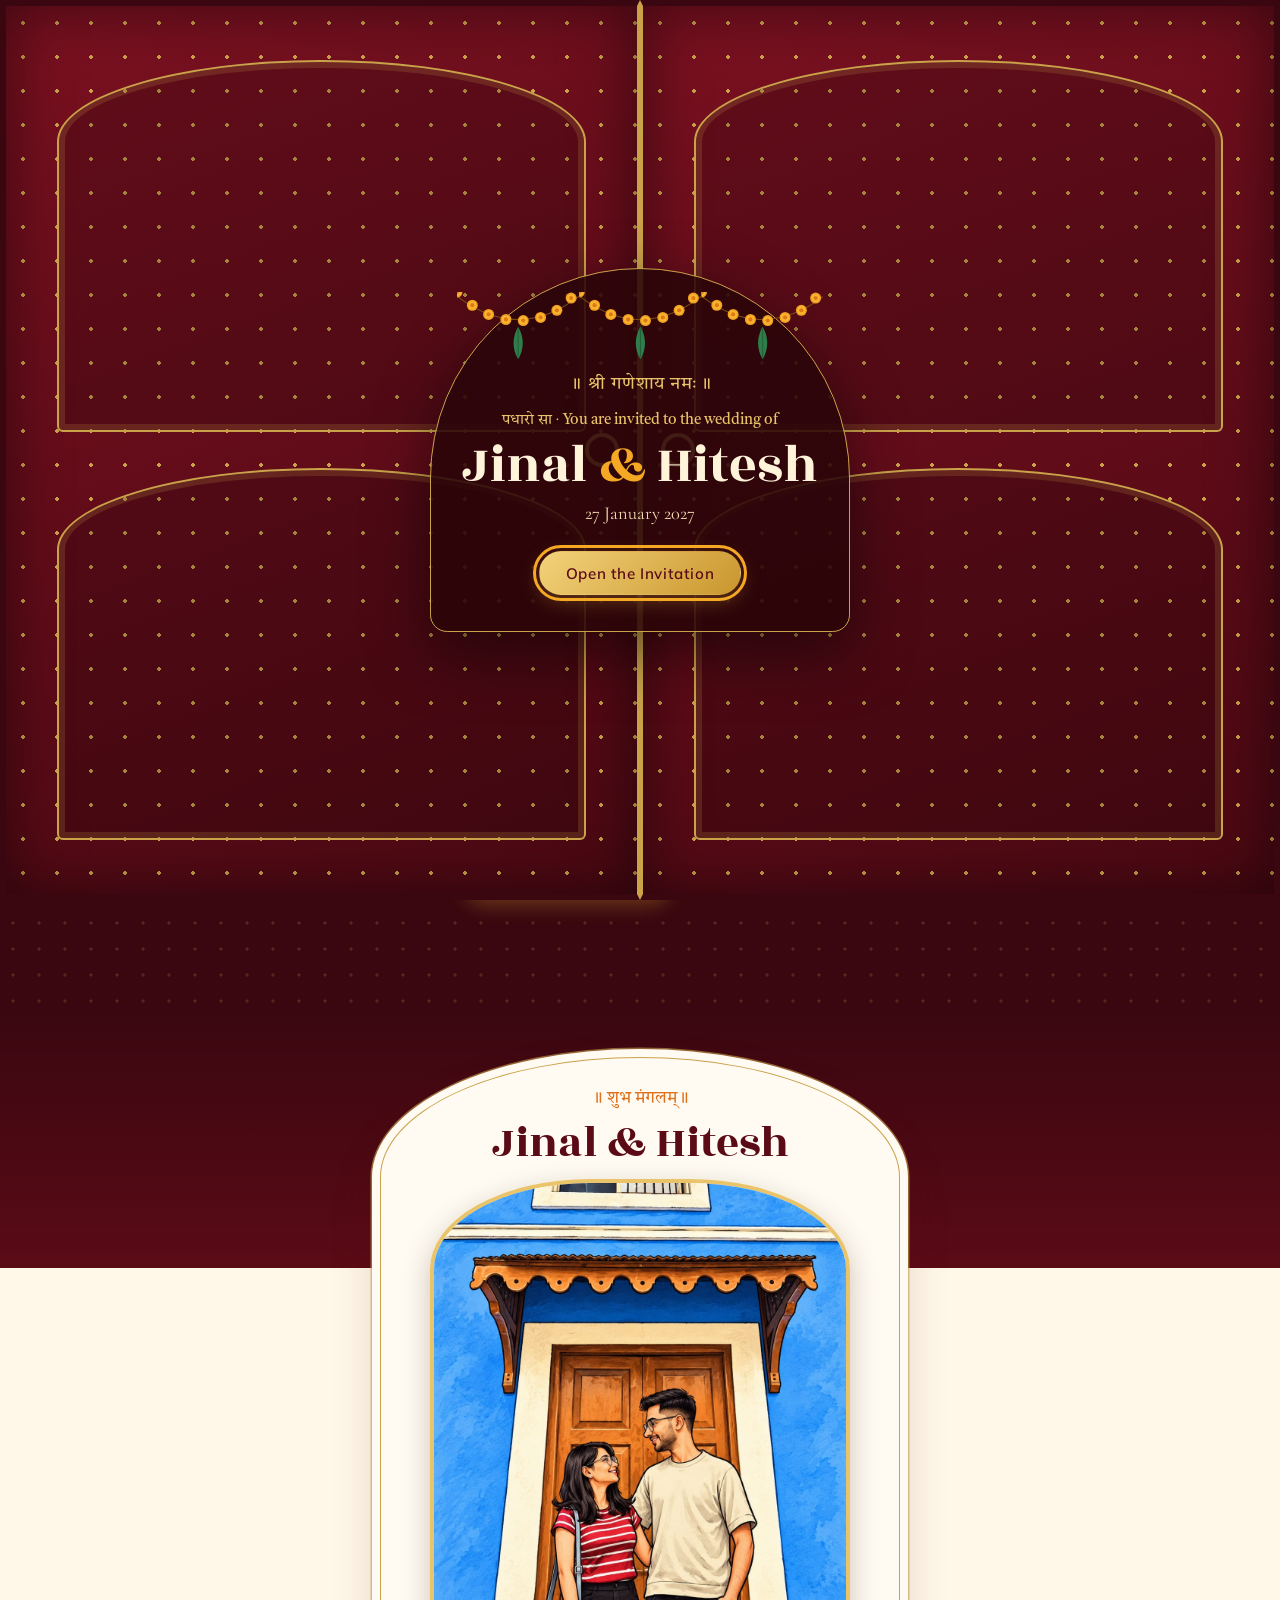
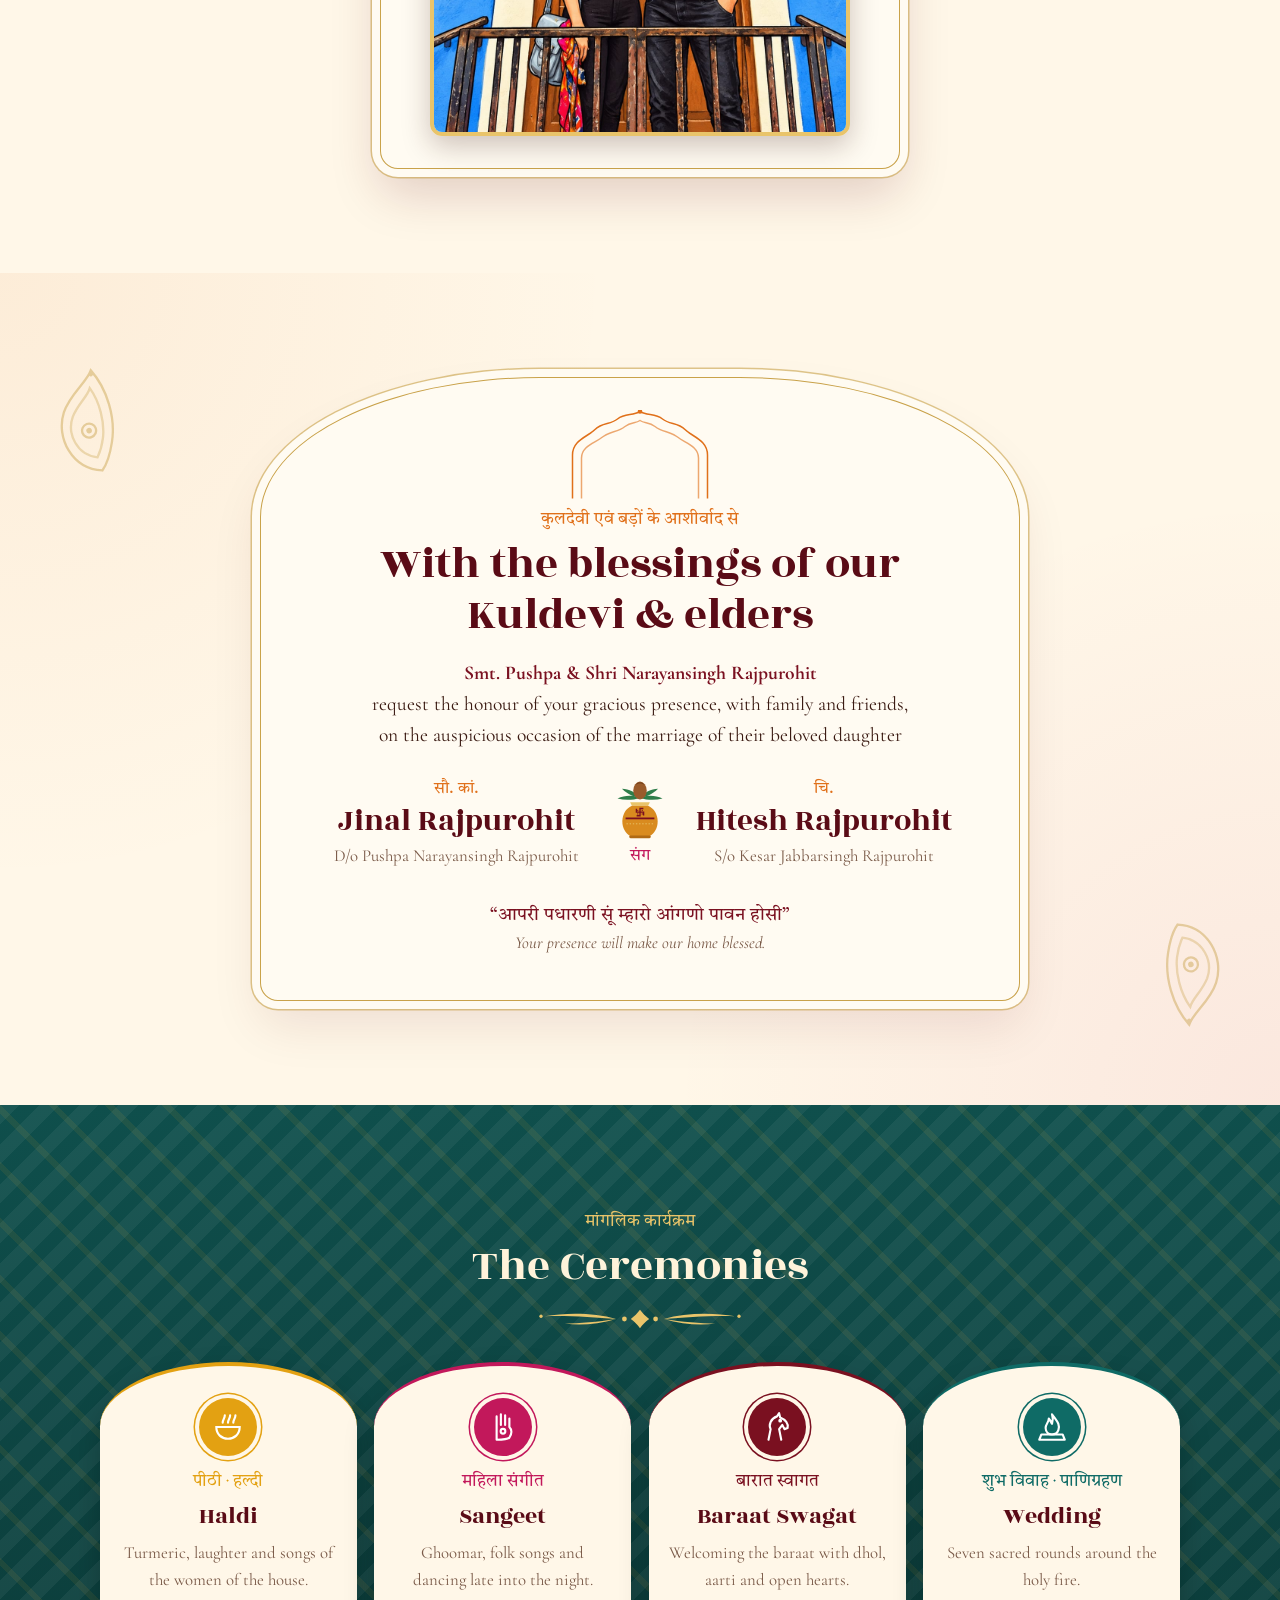
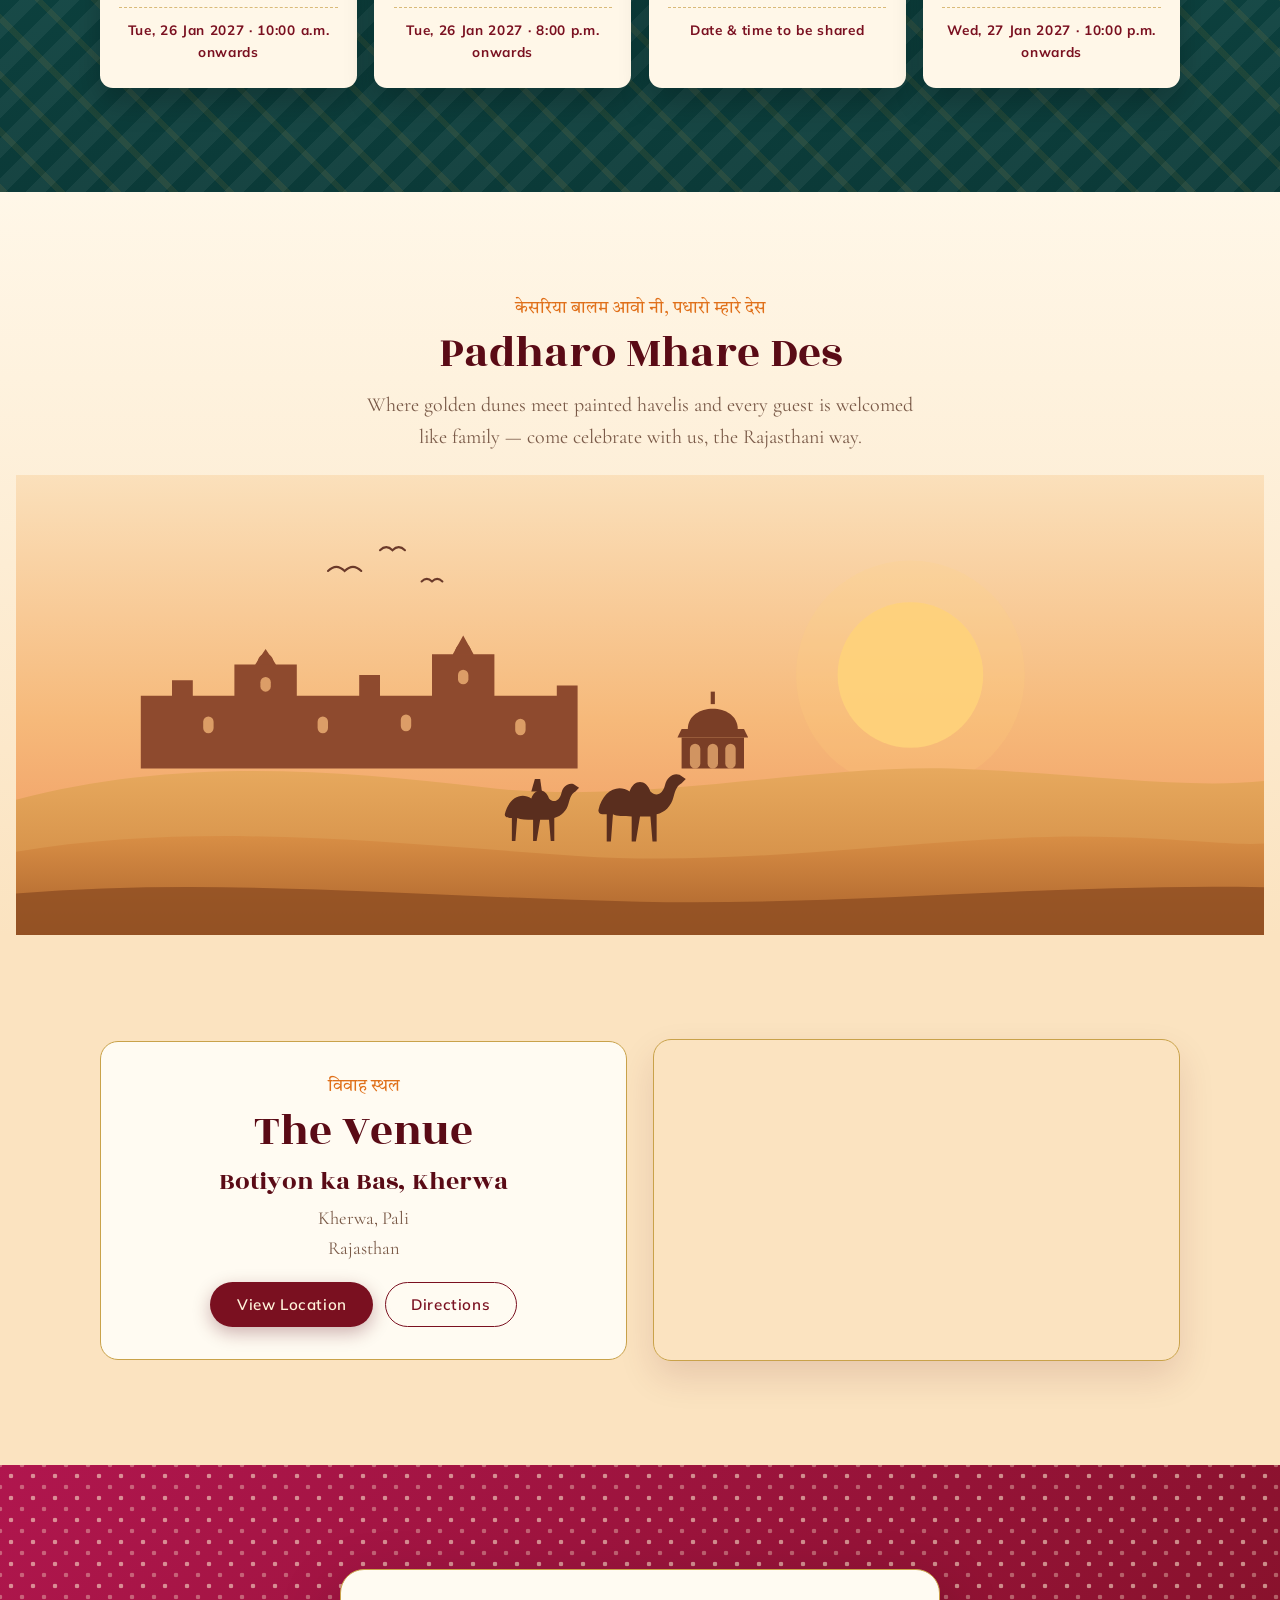
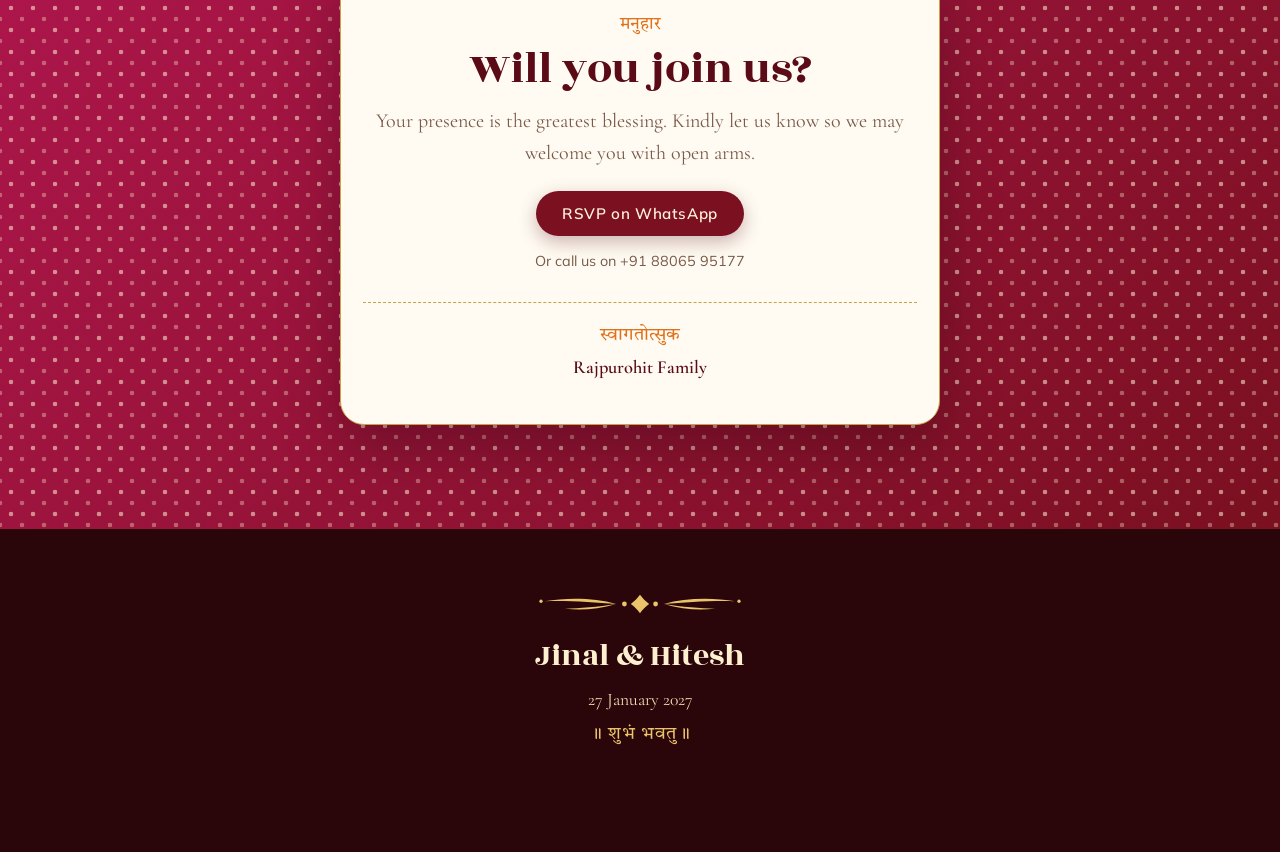
==== bride.html @ 64c0b950 "Add bride-side invitation served on its own domain Co-Authored-By: Claude Opus 5.5 <noreply@anthropi" ====
<!DOCTYPE html>
<html lang="en">
<head>
<meta charset="UTF-8">
<meta name="viewport" content="width=device-width, initial-scale=1.0, viewport-fit=cover">
<meta name="theme-color" content="#5A0B16">
<title>Jinal &amp; Hitesh — Shubh Vivah</title>
<meta name="description" content="Jinal Rajpurohit &amp; Hitesh Rajpurohit invite you to their wedding. Padharo Sa!">
<meta property="og:type" content="website">
<meta property="og:title" content="Jinal &amp; Hitesh — Shubh Vivah">
<meta property="og:description" content="The Rajpurohit families invite you to the wedding of Jinal &amp; Hitesh. Padharo Sa!">
<link rel="icon" href="data:image/svg+xml,%3Csvg xmlns='http://www.w3.org/2000/svg' viewBox='0 0 64 64'%3E%3Ccircle cx='32' cy='32' r='30' fill='%235A0B16'/%3E%3Ctext x='32' y='42' font-size='28' text-anchor='middle' fill='%23E9C46A' font-family='serif'%3EH%26amp;J%3C/text%3E%3C/svg%3E">
<link rel="preconnect" href="https://fonts.googleapis.com">
<link rel="preconnect" href="https://fonts.gstatic.com" crossorigin>
<link href="https://fonts.googleapis.com/css2?family=Cormorant+Garamond:ital,wght@0,400;0,500;0,600;0,700;1,400;1,500&family=Rozha+One&family=Tiro+Devanagari+Hindi&family=Mulish:wght@300;400;600;700&display=swap" rel="stylesheet">
<link rel="stylesheet" href="styles.css">
</head>
<body class="gate-up">

<!-- ═════════════ SVG MOTIF SPRITES ═════════════ -->
<svg xmlns="http://www.w3.org/2000/svg" style="display:none" aria-hidden="true">
  <!-- Paisley / keri -->
  <symbol id="m-keri" viewBox="0 0 60 90">
    <g fill="none" stroke="currentColor" stroke-width="2">
      <path d="M30 86 C6 76 2 46 16 28 C26 15 44 10 50 2 C58 22 56 48 46 66 C40 77 36 82 30 86 Z"/>
      <path d="M30 74 C14 66 12 46 22 34 C30 25 40 22 44 16 C48 30 46 48 40 60 C37 66 34 70 30 74 Z" opacity=".75"/>
      <circle cx="31" cy="50" r="6"/>
    </g>
    <g fill="currentColor"><circle cx="31" cy="50" r="2.4"/><circle cx="49" cy="5" r="2"/></g>
  </symbol>

  <!-- Divider -->
  <symbol id="m-divider" viewBox="0 0 240 24">
    <g fill="currentColor">
      <path d="M120 2 C123 6 126 9 130 12 C126 15 123 18 120 22 C117 18 114 15 110 12 C114 9 117 6 120 2 Z"/>
      <circle cx="137" cy="12" r="2.6"/><circle cx="103" cy="12" r="2.6"/>
      <path d="M146 12 C170 5 200 5 224 9 C200 8 170 10 146 12 Z"/>
      <path d="M94 12 C70 5 40 5 16 9 C40 8 70 10 94 12 Z"/>
      <path d="M146 12 C166 18 186 19 202 17 C186 17 166 15 146 12 Z"/>
      <path d="M94 12 C74 18 54 19 38 17 C54 17 74 15 94 12 Z"/>
      <circle cx="228" cy="9" r="1.8"/><circle cx="12" cy="9" r="1.8"/>
    </g>
  </symbol>

  <!-- Kalash with mango leaves & coconut -->
  <symbol id="m-kalash" viewBox="0 0 120 140">
    <g fill="#2F7D4A">
      <path d="M60 46 C44 40 26 40 10 48 C26 52 44 52 60 46 Z"/>
      <path d="M60 46 C76 40 94 40 110 48 C94 52 76 52 60 46 Z"/>
      <path d="M60 46 C50 34 36 26 20 26 C32 38 46 44 60 46 Z"/>
      <path d="M60 46 C70 34 84 26 100 26 C88 38 74 44 60 46 Z"/>
    </g>
    <ellipse cx="60" cy="30" rx="15" ry="20" fill="#9A5B2B"/>
    <path d="M52 16 C56 12 64 12 68 16" stroke="#6E3E1B" stroke-width="2" fill="none"/>
    <path d="M38 56 H82 L78 64 H42 Z" fill="#E9C46A"/>
    <path d="M42 64 C14 76 14 120 40 132 H80 C106 120 106 76 78 64 Z" fill="#D98B1F"/>
    <path d="M28 92 H92" stroke="#7A1020" stroke-width="4"/>
    <path d="M30 104 H90" stroke="#E9C46A" stroke-width="2" stroke-dasharray="3 4"/>
    <g stroke="#7A1020" stroke-width="3" fill="none" stroke-linecap="square">
      <path d="M60 70 V86 M52 78 H68 M60 70 H66 M60 86 H54 M52 78 V72 M68 78 V84"/>
    </g>
    <g fill="#7A1020"><circle cx="55" cy="74" r="1.5"/><circle cx="65" cy="74" r="1.5"/><circle cx="55" cy="82" r="1.5"/><circle cx="65" cy="82" r="1.5"/></g>
    <rect x="36" y="130" width="48" height="6" rx="3" fill="#B06A14"/>
  </symbol>

  <!-- Marigold flower -->
  <symbol id="m-genda" viewBox="0 0 20 20">
    <circle cx="10" cy="10" r="9" fill="#F29E1F"/>
    <circle cx="10" cy="10" r="6.5" fill="#F7B733"/>
    <circle cx="10" cy="10" r="3.5" fill="#E07A10"/>
  </symbol>

  <!-- Toran swag: marigold string + mango leaf -->
  <symbol id="m-toran" viewBox="0 0 120 70">
    <path d="M0 4 Q60 50 120 4" fill="none" stroke="#7A4A16" stroke-width="1"/>
    <use href="#m-genda" x="-6" y="-6" width="12" height="12"/>
    <use href="#m-genda" x="9"  y="7"  width="12" height="12"/>
    <use href="#m-genda" x="25" y="16" width="12" height="12"/>
    <use href="#m-genda" x="42" y="21" width="12" height="12"/>
    <use href="#m-genda" x="59" y="22" width="12" height="12"/>
    <use href="#m-genda" x="76" y="19" width="12" height="12"/>
    <use href="#m-genda" x="92" y="12" width="12" height="12"/>
    <use href="#m-genda" x="106" y="0" width="12" height="12"/>
    <path d="M60 34 C54 44 54 56 60 66 C66 56 66 44 60 34 Z" fill="#2F7D4A"/>
    <path d="M60 36 V64" stroke="#1E5A33" stroke-width=".8"/>
  </symbol>

  <!-- Jharokha arch frame -->
  <symbol id="m-arch" viewBox="0 0 200 120">
    <g fill="none" stroke="currentColor" stroke-width="2">
      <path d="M10 118 V60 C10 40 30 36 40 26 C50 16 60 20 70 12 C80 4 90 8 100 2 C110 8 120 4 130 12 C140 20 150 16 160 26 C170 36 190 40 190 60 V118"/>
      <path d="M22 118 V64 C22 48 40 44 50 36 C60 28 70 30 80 22 C88 16 94 18 100 14 C106 18 112 16 120 22 C130 30 140 28 150 36 C160 44 178 48 178 64 V118" opacity=".6"/>
    </g>
    <circle cx="100" cy="2" r="3" fill="currentColor"/>
  </symbol>

  <!-- Event icons -->
  <symbol id="i-ganesh" viewBox="0 0 32 32"><g fill="none" stroke="currentColor" stroke-width="2" stroke-linecap="round"><path d="M16 4 L19 8 H13 Z"/><circle cx="16" cy="14" r="6"/><path d="M10 13 C5 11 4 17 8 19 M22 13 C27 11 28 17 24 19"/><path d="M16 20 C16 24 13 26 11 26"/><path d="M9 28 H23"/></g></symbol>
  <symbol id="i-pot" viewBox="0 0 32 32"><g fill="none" stroke="currentColor" stroke-width="2" stroke-linecap="round"><path d="M11 6 H21 L19 9 H13 Z"/><path d="M13 9 C5 12 5 25 11 28 H21 C27 25 27 12 19 9"/><path d="M9 17 H23"/></g></symbol>
  <symbol id="i-haldi" viewBox="0 0 32 32"><g fill="none" stroke="currentColor" stroke-width="2" stroke-linecap="round"><path d="M5 16 H27 C27 23 22 27 16 27 C10 27 5 23 5 16 Z"/><path d="M11 12 C11 9 13 8 13 5 M16 12 C16 9 18 8 18 5 M21 12 C21 9 23 8 23 5"/></g></symbol>
  <symbol id="i-hand" viewBox="0 0 32 32"><g fill="none" stroke="currentColor" stroke-width="2" stroke-linecap="round"><path d="M10 28 V14 M10 16 V6 M14 14 V4 M18 14 V5 M22 16 V8 M22 16 C24 18 25 22 22 26 C20 28 16 28 10 28"/><circle cx="16" cy="20" r="2.2"/></g></symbol>
  <symbol id="i-horse" viewBox="0 0 32 32"><g fill="none" stroke="currentColor" stroke-width="2" stroke-linecap="round" stroke-linejoin="round"><path d="M8 28 L10 18 C8 14 10 8 16 6 L18 3 L19 7 C24 9 27 13 26 17 L23 18 L21 14 L18 18 L20 28"/><circle cx="19" cy="10" r=".8" fill="currentColor"/></g></symbol>
  <symbol id="i-fire" viewBox="0 0 32 32"><g fill="none" stroke="currentColor" stroke-width="2" stroke-linecap="round" stroke-linejoin="round"><path d="M16 4 C20 10 24 13 22 19 C21 22 19 23 16 23 C13 23 10 21 10 17 C10 13 13 12 13 8 C15 10 15 12 16 13 C17 10 17 7 16 4 Z"/><path d="M6 23 L4 28 H28 L26 23 Z"/></g></symbol>
  <symbol id="i-thali" viewBox="0 0 32 32"><g fill="none" stroke="currentColor" stroke-width="2" stroke-linecap="round"><ellipse cx="16" cy="20" rx="12" ry="5"/><circle cx="10" cy="19" r="2"/><circle cx="16" cy="18" r="2"/><circle cx="22" cy="19" r="2"/><path d="M16 4 V10 M12 7 H20"/></g></symbol>
</svg>

<!-- ═════════════ ENTRY GATE ═════════════ -->
<div id="gate" class="gate" role="dialog" aria-modal="true" aria-labelledby="gateTitle">
  <div class="door door-l" aria-hidden="true"><span class="door-panel"></span><span class="door-panel"></span><span class="door-ring"></span></div>
  <div class="door door-r" aria-hidden="true"><span class="door-panel"></span><span class="door-panel"></span><span class="door-ring"></span></div>
  <div class="gate-card">
    <svg class="gate-toran" viewBox="0 0 360 70" aria-hidden="true">
      <use href="#m-toran" x="0" y="0" width="120" height="70"/>
      <use href="#m-toran" x="120" y="0" width="120" height="70"/>
      <use href="#m-toran" x="240" y="0" width="120" height="70"/>
    </svg>
    <p class="shloka">॥ श्री गणेशाय नमः ॥</p>
    <p class="gate-kicker">पधारो सा · You are invited to the wedding of</p>
    <h1 id="gateTitle" class="gate-names">Jinal <span>&amp;</span> Hitesh</h1>
    <p class="gate-date" data-c="dateShort">Shubh Vivah</p>
    <button id="gateBtn" class="btn btn-gold" type="button">Open the Invitation</button>
  </div>
</div>

<!-- ═════════════ NAV ═════════════ -->
<nav class="nav" aria-label="Sections">
  <a href="#home" class="nav-mono">J · H</a>
  <a href="#couple">Couple</a>
  <a href="#blessings">Families</a>
  <a href="#events">Ceremonies</a>
  <a href="#rajasthan">Padharo</a>
  <a href="#venue">Venue</a>
  <a href="#rsvp">RSVP</a>
</nav>

<main>
<!-- ═════════════ HERO ═════════════ -->
<header id="home" class="hero">
  <svg class="toran-strip" viewBox="0 0 1200 70" preserveAspectRatio="xMidYMin slice" aria-hidden="true">
    <use href="#m-toran" x="0" width="120" height="70"/><use href="#m-toran" x="120" width="120" height="70"/>
    <use href="#m-toran" x="240" width="120" height="70"/><use href="#m-toran" x="360" width="120" height="70"/>
    <use href="#m-toran" x="480" width="120" height="70"/><use href="#m-toran" x="600" width="120" height="70"/>
    <use href="#m-toran" x="720" width="120" height="70"/><use href="#m-toran" x="840" width="120" height="70"/>
    <use href="#m-toran" x="960" width="120" height="70"/><use href="#m-toran" x="1080" width="120" height="70"/>
  </svg>

  <div class="hero-inner reveal">
    <svg class="hero-kalash" viewBox="0 0 120 140" aria-hidden="true"><use href="#m-kalash"/></svg>
    <p class="shloka">॥ श्री गणेशाय नमः ॥</p>
    <p class="shloka-sub">वक्रतुण्ड महाकाय सूर्यकोटि समप्रभ ।<br>निर्विघ्नं कुरु मे देव सर्वकार्येषु सर्वदा ॥</p>
    <p class="kicker">शुभ विवाह · Together with their families</p>
    <h2 class="names">
      <span class="name">Jinal</span>
      <span class="weds">weds</span>
      <span class="name">Hitesh</span>
    </h2>
    <svg class="divider" aria-hidden="true"><use href="#m-divider"/></svg>
    <p class="hero-date" data-c="dateLong">Wedding date to be announced</p>
    <p class="hero-sub" data-c="muhurat"></p>

    <div class="countdown" id="countdown" hidden>
      <div><b id="cdD">—</b><span>Days</span></div>
      <div><b id="cdH">—</b><span>Hrs</span></div>
      <div><b id="cdM">—</b><span>Min</span></div>
      <div><b id="cdS">—</b><span>Sec</span></div>
    </div>

    <div class="hero-cta">
      <a class="btn btn-gold js-wa" href="#rsvp">RSVP on WhatsApp</a>
      <a class="btn btn-ghost" href="#venue">The Venue</a>
    </div>
  </div>
</header>

<!-- ═════════════ COUPLE CARICATURE ═════════════ -->
<section id="couple" class="section couple-sec">
  <div class="cari-frame reveal">
    <p class="eyebrow">॥ शुभ मंगलम् ॥</p>
    <h3 class="title">Jinal &amp; Hitesh</h3>
    <img class="cari" src="images/couple.jpg" width="1086" height="1448" alt="Illustrated portrait of Hitesh and Jinal smiling at each other on a balcony in front of a wooden door and a bright blue wall" loading="lazy" decoding="async">
  </div>
</section>

<!-- ═════════════ FAMILIES ═════════════ -->
<section id="blessings" class="section families">
  <svg class="keri keri-l" aria-hidden="true"><use href="#m-keri"/></svg>
  <svg class="keri keri-r" aria-hidden="true"><use href="#m-keri"/></svg>
  <div class="frame reveal">
    <svg class="arch" viewBox="0 0 200 120" aria-hidden="true"><use href="#m-arch"/></svg>
    <p class="eyebrow">कुलदेवी एवं बड़ों के आशीर्वाद से</p>
    <h3 class="title">With the blessings of our Kuldevi &amp; elders</h3>

    <p class="invite-line">
      <strong>Smt. Pushpa &amp; Shri Narayansingh Rajpurohit</strong><br>
      request the honour of your gracious presence, with family and friends,
      on the auspicious occasion of the marriage of their beloved daughter
    </p>

    <div class="couple">
      <div class="person">
        <p class="honorific">सौ. कां.</p>
        <p class="pname">Jinal Rajpurohit</p>
        <p class="parent">D/o Pushpa Narayansingh Rajpurohit</p>
      </div>
      <div class="sang" aria-hidden="true">
        <svg viewBox="0 0 120 140"><use href="#m-kalash"/></svg>
        <span>संग</span>
      </div>
      <div class="person">
        <p class="honorific">चि.</p>
        <p class="pname">Hitesh Rajpurohit</p>
        <p class="parent">S/o Kesar Jabbarsingh Rajpurohit</p>
      </div>
    </div>

    <p class="blessing">“आपरी पधारणी सूं म्हारो आंगणो पावन होसी”<br><em>Your presence will make our home blessed.</em></p>
  </div>
</section>

<!-- ═════════════ CEREMONIES ═════════════ -->
<section id="events" class="section events leheriya">
  <div class="wrap">
    <p class="eyebrow light">मांगलिक कार्यक्रम</p>
    <h3 class="title light">The Ceremonies</h3>
    <svg class="divider gold" aria-hidden="true"><use href="#m-divider"/></svg>
    <ol class="event-grid" id="eventGrid"></ol>
  </div>
</section>

<!-- ═════════════ RAJASTHAN SCENE ═════════════ -->
<section id="rajasthan" class="section scene-wrap">
  <div class="scene-copy reveal">
    <p class="eyebrow">केसरिया बालम आवो नी, पधारो म्हारे देस</p>
    <h3 class="title">Padharo Mhare Des</h3>
    <p class="lede">Where golden dunes meet painted havelis and every guest is welcomed like family — come celebrate with us, the Rajasthani way.</p>
  </div>
  <svg class="scene" viewBox="0 0 1200 460" preserveAspectRatio="xMidYMax slice" role="img" aria-label="Illustration of a Rajasthani fort at sunset above sand dunes, with a camel caravan">
    <defs>
      <linearGradient id="sky" x1="0" y1="0" x2="0" y2="1">
        <stop offset="0" stop-color="#FBE3C0"/><stop offset=".55" stop-color="#F6B97A"/><stop offset="1" stop-color="#EE8F5A"/>
      </linearGradient>
      <linearGradient id="dune1" x1="0" y1="0" x2="0" y2="1"><stop offset="0" stop-color="#E7A95E"/><stop offset="1" stop-color="#C9803A"/></linearGradient>
      <linearGradient id="dune2" x1="0" y1="0" x2="0" y2="1"><stop offset="0" stop-color="#D88E45"/><stop offset="1" stop-color="#A8602A"/></linearGradient>
    </defs>
    <rect width="1200" height="460" fill="url(#sky)"/>
    <circle class="sun" cx="860" cy="210" r="70" fill="#FFD27A" opacity=".9"/>
    <circle cx="860" cy="210" r="110" fill="#FFD27A" opacity=".18"/>
    <g class="birds" fill="none" stroke="#6B3A2A" stroke-width="2" stroke-linecap="round">
      <path d="M300 110 q8 -8 16 0 q8 -8 16 0"/><path d="M350 90 q6 -6 12 0 q6 -6 12 0"/><path d="M390 120 q5 -5 10 0 q5 -5 10 0"/>
    </g>
    <!-- Fort on the ridge -->
    <g fill="#8E4A2E">
      <path d="M120 300 V230 H150 V215 H170 V230 H210 V200 H230 L240 185 L250 200 H270 V230 H330 V210 H350 V230 H400 V190 H420 L430 172 L440 190 H460 V230 H520 V220 H540 V300 Z"/>
      <path d="M232 200 C232 186 248 186 248 200 Z M422 190 C422 176 438 176 438 190 Z"/>
      <g fill="#F6B97A" opacity=".75">
        <rect x="180" y="250" width="10" height="16" rx="5"/><rect x="290" y="250" width="10" height="16" rx="5"/>
        <rect x="370" y="248" width="10" height="16" rx="5"/><rect x="480" y="252" width="10" height="16" rx="5"/>
        <rect x="425" y="205" width="10" height="14" rx="5"/><rect x="235" y="212" width="10" height="14" rx="5"/>
      </g>
    </g>
    <!-- Chhatri -->
    <g fill="#7A3E26">
      <path d="M640 300 V270 H700 V300 Z"/>
      <path d="M636 270 H704 L700 262 H640 Z"/>
      <path d="M646 262 C646 236 694 236 694 262 Z"/>
      <rect x="668" y="226" width="4" height="12"/>
      <g fill="#F6B97A" opacity=".7"><rect x="648" y="276" width="10" height="24" rx="5"/><rect x="665" y="276" width="10" height="24" rx="5"/><rect x="682" y="276" width="10" height="24" rx="5"/></g>
    </g>
    <path d="M0 330 C150 290 300 300 450 318 C600 336 760 296 900 300 C1020 304 1120 320 1200 312 V460 H0 Z" fill="url(#dune1)"/>
    <!-- Camel caravan -->
    <g class="caravan" fill="#5A2E1E">
      <g transform="translate(560 300)">
        <path d="M0 40 C4 22 18 14 30 22 C34 10 46 10 50 22 C56 28 62 24 64 16 C66 8 72 4 78 6 L84 10 L80 14 C76 16 74 20 72 28 C70 36 64 42 56 44 L56 70 H52 L50 46 L40 46 L36 70 H32 L32 46 C24 46 18 46 14 44 L12 70 H8 L8 44 C4 44 0 44 0 40 Z"/>
      </g>
      <g transform="translate(470 310) scale(.85)">
        <path d="M0 40 C4 22 18 14 30 22 C34 10 46 10 50 22 C56 28 62 24 64 16 C66 8 72 4 78 6 L84 10 L80 14 C76 16 74 20 72 28 C70 36 64 42 56 44 L56 70 H52 L50 46 L40 46 L36 70 H32 L32 46 C24 46 18 46 14 44 L12 70 H8 L8 44 C4 44 0 44 0 40 Z"/>
        <path d="M30 14 L34 0 L40 0 L42 14 Z"/>
      </g>
    </g>
    <path d="M0 380 C180 350 360 372 540 384 C720 396 900 360 1060 366 C1130 368 1170 374 1200 372 V460 H0 Z" fill="url(#dune2)"/>
    <path d="M0 420 C200 404 400 424 600 428 C800 432 1000 410 1200 414 V460 H0 Z" fill="#8F4E22" opacity=".8"/>
  </svg>
</section>

<!-- ═════════════ VENUE ═════════════ -->
<section id="venue" class="section venue">
  <div class="wrap venue-grid">
    <div class="venue-card reveal">
      <p class="eyebrow">विवाह स्थल</p>
      <h3 class="title">The Venue</h3>
      <p class="venue-name" data-c="venueName">Venue to be announced</p>
      <p class="venue-addr" data-c="venueAddress"></p>
      <div class="venue-actions" id="venueActions" hidden>
        <a class="btn btn-maroon" id="mapLink" target="_blank" rel="noopener">View Location</a>
        <a class="btn btn-ghost-dark" id="dirLink" target="_blank" rel="noopener">Directions</a>
      </div>
    </div>
    <div class="map reveal" id="mapBox" hidden></div>
  </div>
</section>

<!-- ═════════════ RSVP ═════════════ -->
<section id="rsvp" class="section rsvp bandhani">
  <div class="rsvp-card reveal">
    <p class="eyebrow">मनुहार</p>
    <h3 class="title">Will you join us?</h3>
    <p class="lede">Your presence is the greatest blessing. Kindly let us know so we may welcome you with open arms.</p>
    <a class="btn btn-maroon js-wa" href="#" target="_blank" rel="noopener">RSVP on WhatsApp</a>
    <p class="small" data-c="phoneLine"></p>
    <div class="swagat">
      <p class="swagat-h">स्वागतोत्सुक</p>
      <p>Rajpurohit Family</p>
    </div>
  </div>
</section>
</main>

<footer class="footer">
  <svg class="divider gold" aria-hidden="true"><use href="#m-divider"/></svg>
  <p class="foot-names">Jinal &amp; Hitesh</p>
  <p class="foot-date" data-c="dateShort"></p>
  <p class="shloka">॥ शुभं भवतु ॥</p>
</footer>

<!-- ═════════════ BACKGROUND MUSIC ═════════════ -->
<audio id="bgm" loop preload="none"></audio>
<button id="musicBtn" class="music-btn" type="button" aria-label="Pause music" aria-pressed="true" hidden>
  <span class="eq" aria-hidden="true"><i></i><i></i><i></i></span>
  <svg class="mute" viewBox="0 0 24 24" aria-hidden="true"><path d="M4 9v6h4l5 4V5L8 9H4z" fill="currentColor"/><path d="M16 9l5 6M21 9l-5 6" stroke="currentColor" stroke-width="2" stroke-linecap="round"/></svg>
</button>

<div class="petals" id="petals" aria-hidden="true"></div>
<script>
  // Bride-side overrides — everything else comes from script.js
  window.INVITE = {
    couple: 'Jinal & Hitesh',
    events: [
      { hi: 'पीठी · हल्दी', name: 'Haldi', icon: 'i-haldi', accent: '#E3A112',
        desc: 'Turmeric, laughter and songs of the women of the house.',
        when: 'Tue, 26 Jan 2027 · 10:00 a.m. onwards' },
      { hi: 'महिला संगीत', name: 'Sangeet', icon: 'i-hand', accent: '#C2185B',
        desc: 'Ghoomar, folk songs and dancing late into the night.',
        when: 'Tue, 26 Jan 2027 · 8:00 p.m. onwards' },
      { hi: 'बारात स्वागत', name: 'Baraat Swagat', icon: 'i-horse', accent: '#7A1020',
        desc: 'Welcoming the baraat with dhol, aarti and open hearts.',
        when: '' },
      { hi: 'शुभ विवाह · पाणिग्रहण', name: 'Wedding', icon: 'i-fire', accent: '#0F6B66',
        desc: 'Seven sacred rounds around the holy fire.',
        when: 'Wed, 27 Jan 2027 · 10:00 p.m. onwards' },
    ],
  };
</script>
<script src="script.js"></script>
</body>
</html>
---- styles.css ----
:root {
  --maroon: #5A0B16;
  --maroon-2: #7A1020;
  --kesar: #E0701A;
  --marigold: #F4A823;
  --gold: #C9A24A;
  --gold-lt: #E9C46A;
  --rani: #C2185B;
  --teal: #0F6B66;
  --ivory: #FFF7E8;
  --sand: #F6E6C8;
  --ink: #3A1A12;
  --muted: #7A5A48;
  --serif: "Cormorant Garamond", Georgia, serif;
  --display: "Rozha One", "Cormorant Garamond", serif;
  --deva: "Tiro Devanagari Hindi", "Rozha One", serif;
  --sans: "Mulish", system-ui, sans-serif;
}

*, *::before, *::after { box-sizing: border-box; }
html { scroll-behavior: smooth; -webkit-text-size-adjust: 100%; }
body {
  margin: 0;
  font-family: var(--sans);
  color: var(--ink);
  background: var(--ivory);
  line-height: 1.6;
  overflow-x: hidden;
}
body.gate-up { overflow: hidden; }
img, svg { display: block; }
a { color: inherit; }

/* ───────── Buttons ───────── */
.btn {
  display: inline-flex; align-items: center; justify-content: center;
  padding: .85rem 1.6rem; border-radius: 999px;
  font: 600 .95rem/1 var(--sans); letter-spacing: .04em;
  text-decoration: none; border: 1.5px solid transparent; cursor: pointer;
  transition: transform .2s ease, box-shadow .2s ease, background .2s ease;
}
.btn:hover { transform: translateY(-2px); }
.btn:focus-visible { outline: 3px solid var(--marigold); outline-offset: 3px; }
.btn-gold { background: linear-gradient(135deg, #F3D27A, #C9962E); color: var(--maroon); box-shadow: 0 6px 20px rgba(201,150,46,.35); }
.btn-ghost { border-color: var(--gold-lt); color: var(--gold-lt); background: transparent; }
.btn-maroon { background: var(--maroon-2); color: #FFF3DA; box-shadow: 0 6px 18px rgba(90,11,22,.3); }
.btn-ghost-dark { border-color: var(--maroon-2); color: var(--maroon-2); }

/* ───────── Shared type ───────── */
.shloka { font-family: var(--deva); color: var(--gold-lt); font-size: 1.15rem; margin: .4rem 0; letter-spacing: .03em; }
.eyebrow { font-family: var(--deva); color: var(--kesar); font-size: 1.05rem; margin: 0 0 .3rem; }
.eyebrow.light { color: var(--gold-lt); }
.title { font-family: var(--display); font-weight: 400; color: var(--maroon); font-size: clamp(1.9rem, 5vw, 2.8rem); line-height: 1.15; margin: 0 0 .6rem; }
.title.light { color: #FFF3DA; }
.lede { font-family: var(--serif); font-size: 1.25rem; color: var(--muted); max-width: 36rem; margin: .4rem auto 1.4rem; }
.small { font-size: .9rem; color: var(--muted); }
.divider { width: 220px; height: 22px; margin: 1rem auto; color: var(--gold); }
.divider.gold { color: var(--gold-lt); }
.section { position: relative; padding: clamp(4rem, 9vw, 6.5rem) 16px; text-align: center; }
.wrap { max-width: 1080px; margin: 0 auto; }

/* ───────── Gate ───────── */
.gate {
  position: fixed; inset: 0; z-index: 100;
  display: grid; place-items: center; perspective: 1800px;
  background: #2A0509;
}
.door {
  position: absolute; top: 0; bottom: 0; width: 50%;
  background:
    radial-gradient(circle, var(--gold) 1.6px, transparent 2px) 0 0 / 34px 34px,
    linear-gradient(160deg, #7A1020, #4A0812);
  border: 6px solid #3A0710;
  display: flex; flex-direction: column; justify-content: center; gap: 4vh; padding: 6vh 4vw;
  transition: transform 1.6s cubic-bezier(.7,0,.25,1);
  box-shadow: inset 0 0 60px rgba(0,0,0,.5);
}
.door-l { left: 0; transform-origin: left center; border-right: 3px solid var(--gold); }
.door-r { right: 0; transform-origin: right center; border-left: 3px solid var(--gold); }
.door-panel {
  display: block; flex: 1; border: 2px solid var(--gold);
  border-radius: 50% 50% 6px 6px / 22% 22% 6px 6px;
  background: rgba(0,0,0,.18);
  box-shadow: inset 0 0 0 6px rgba(201,162,74,.18);
}
.door-ring {
  position: absolute; top: 50%; width: 34px; height: 34px; margin-top: -17px;
  border: 4px solid var(--gold-lt); border-radius: 50%;
}
.door-l .door-ring { right: 18px; }
.door-r .door-ring { left: 18px; }
.gate-card {
  position: relative; z-index: 2; text-align: center; color: #FFF3DA;
  padding: 2rem 1.6rem 2.2rem; margin: 0 16px; max-width: 420px; width: calc(100% - 32px);
  background: rgba(42,5,9,.88); border: 1.5px solid var(--gold); border-radius: 220px 220px 18px 18px;
  box-shadow: 0 20px 60px rgba(0,0,0,.5);
  transition: opacity .6s ease, transform .6s ease;
}
.gate-toran { width: 100%; height: auto; margin: -.6rem 0 .4rem; }
.gate-kicker { font-family: var(--deva); font-size: .95rem; color: var(--gold-lt); margin: .6rem 0 .2rem; }
.gate-names { font-family: var(--display); font-weight: 400; font-size: clamp(2.4rem, 9vw, 3.4rem); margin: .2rem 0; line-height: 1.1; }
.gate-names span { color: var(--marigold); }
.gate-date { font-family: var(--serif); font-size: 1.15rem; margin: 0 0 1.4rem; color: #F3DDB2; }
.gate.open .door-l { transform: rotateY(-105deg); }
.gate.open .door-r { transform: rotateY(105deg); }
.gate.open .gate-card { opacity: 0; transform: scale(.94); pointer-events: none; }
.gate.open { background: transparent; pointer-events: none; transition: background 1s ease .4s; }
.gate.gone { display: none; }

/* ───────── Nav ───────── */
.nav {
  position: fixed; z-index: 50; left: 50%; bottom: 14px; transform: translateX(-50%);
  display: flex; gap: .15rem; padding: .35rem; max-width: calc(100% - 24px); overflow-x: auto;
  background: rgba(90,11,22,.92); border: 1px solid rgba(233,196,106,.5); border-radius: 999px;
  backdrop-filter: blur(8px); -webkit-backdrop-filter: blur(8px); scrollbar-width: none;
}
.nav::-webkit-scrollbar { display: none; }
.nav a { color: #F7E3BB; text-decoration: none; font-size: .8rem; font-weight: 600; padding: .5rem .8rem; border-radius: 999px; white-space: nowrap; }
.nav a:hover, .nav a.active { background: var(--gold-lt); color: var(--maroon); }
.nav-mono { font-family: var(--display); font-weight: 400 !important; font-size: .95rem !important; color: var(--gold-lt) !important; }
.nav-mono.active, .nav-mono:hover { color: var(--maroon) !important; }

/* ───────── Hero ───────── */
.hero {
  position: relative; min-height: 100svh; display: grid; place-items: center;
  padding: 90px 16px 110px; text-align: center; color: #FFF3DA; overflow: hidden;
  background:
    radial-gradient(ellipse at 50% 30%, rgba(244,168,35,.25), transparent 60%),
    radial-gradient(circle, rgba(233,196,106,.16) 1.4px, transparent 1.8px) 0 0 / 26px 26px,
    linear-gradient(180deg, #5A0B16, #3A0710 75%);
}
.toran-strip { position: absolute; top: 0; left: 0; width: 100%; height: 70px; }
.hero-inner { max-width: 640px; }
.hero-kalash { width: 92px; height: auto; margin: 0 auto .4rem; filter: drop-shadow(0 6px 16px rgba(0,0,0,.35)); }
.shloka-sub { font-family: var(--deva); font-size: .95rem; color: #E8CFA0; opacity: .85; margin: .2rem 0 1.4rem; }
.kicker { font-family: var(--deva); letter-spacing: .06em; color: var(--marigold); margin: 0; }
.names { font-family: var(--display); font-weight: 400; margin: .4rem 0 0; line-height: 1; }
.names .name { display: block; font-size: clamp(3.4rem, 15vw, 6.4rem); color: #FFF0CF; text-shadow: 0 4px 24px rgba(244,168,35,.25); }
.names .weds { display: block; font-family: var(--serif); font-style: italic; font-size: clamp(1.4rem, 5vw, 2rem); color: var(--gold-lt); margin: .3rem 0 .4rem; }
.hero-date { font-family: var(--serif); font-size: clamp(1.3rem, 4vw, 1.7rem); font-weight: 600; margin: 0; }
.hero-sub { font-family: var(--serif); font-size: 1.1rem; color: #E8CFA0; margin: .2rem 0 0; }
.countdown { display: flex; justify-content: center; gap: .6rem; margin: 1.6rem 0 0; }
.countdown[hidden] { display: none; }
.countdown div { min-width: 68px; padding: .7rem .4rem; border: 1px solid rgba(233,196,106,.5); border-radius: 14px 14px 4px 4px; background: rgba(0,0,0,.2); }
.countdown b { display: block; font: 400 1.7rem/1 var(--display); color: var(--gold-lt); }
.countdown span { font-size: .7rem; letter-spacing: .14em; text-transform: uppercase; color: #E8CFA0; }
.hero-cta { display: flex; flex-wrap: wrap; justify-content: center; gap: .8rem; margin-top: 2rem; }

/* ───────── Families ───────── */
.families {
  background:
    radial-gradient(circle at 0 0, rgba(224,112,26,.08), transparent 40%),
    radial-gradient(circle at 100% 100%, rgba(194,24,91,.07), transparent 40%),
    var(--ivory);
}
.keri { position: absolute; width: 70px; height: 105px; color: var(--gold); opacity: .45; }
.keri-l { left: 4%; top: 12%; transform: rotate(-20deg); }
.keri-r { right: 4%; bottom: 10%; transform: rotate(160deg); }
.frame {
  position: relative; max-width: 760px; margin: 0 auto; padding: 2.4rem clamp(1.2rem, 5vw, 3.4rem) 2.6rem;
  background: #FFFBF2; border: 1.5px solid var(--gold);
  border-radius: 280px 280px 18px 18px / 140px 140px 18px 18px;
  box-shadow: 0 0 0 8px #FFFBF2, 0 0 0 9.5px rgba(201,162,74,.6), 0 24px 50px rgba(90,11,22,.1);
}
.arch { width: 150px; height: 90px; margin: -.4rem auto .4rem; color: var(--kesar); }
.invite-line { font-family: var(--serif); font-size: 1.22rem; max-width: 34rem; margin: 1rem auto 1.6rem; }
.invite-line strong { color: var(--maroon-2); font-weight: 700; }
.couple { display: grid; grid-template-columns: 1fr auto 1fr; align-items: center; gap: 1rem; }
.honorific { font-family: var(--deva); color: var(--kesar); margin: 0; font-size: 1rem; }
.pname { font-family: var(--display); font-size: clamp(1.45rem, 3.4vw, 1.95rem); white-space: nowrap; color: var(--maroon); margin: .1rem 0 .3rem; line-height: 1.1; }
.parent { font-family: var(--serif); font-size: 1.05rem; color: var(--muted); margin: 0; }
.sang svg { width: 54px; height: auto; margin: 0 auto; }
.sang span { display: block; font-family: var(--deva); color: var(--rani); margin-top: .2rem; }
.blessing { font-family: var(--deva); color: var(--maroon-2); font-size: 1.1rem; margin: 2rem 0 0; }
.blessing em { font-family: var(--serif); color: var(--muted); font-size: 1.05rem; }

/* ───────── Events ───────── */
.leheriya {
  color: #FFF3DA;
  background:
    repeating-linear-gradient(135deg, rgba(255,255,255,.05) 0 14px, transparent 14px 28px),
    repeating-linear-gradient(45deg, rgba(244,168,35,.08) 0 6px, transparent 6px 40px),
    linear-gradient(180deg, #0F4F4C, #0B3A38);
}
.event-grid { list-style: none; padding: 0; margin: 2rem 0 0; display: grid; grid-template-columns: repeat(auto-fit, minmax(230px, 1fr)); gap: 1.1rem; }
.event {
  position: relative; text-align: center; padding: 2rem 1.2rem 1.6rem;
  background: #FFF7E8; color: var(--ink);
  border-radius: 140px 140px 14px 14px / 70px 70px 14px 14px;
  border-top: 4px solid var(--accent, var(--kesar));
  box-shadow: 0 14px 30px rgba(0,0,0,.22);
}
.event-ico { width: 58px; height: 58px; margin: 0 auto .8rem; padding: 12px; border-radius: 50%; color: #fff; background: var(--accent, var(--kesar)); box-shadow: 0 0 0 4px #FFF7E8, 0 0 0 5.5px var(--accent, var(--kesar)); }
.event-ico svg { width: 100%; height: 100%; }
.event-hi { font-family: var(--deva); color: var(--accent, var(--kesar)); margin: 0; font-size: 1.05rem; }
.event h4 { font-family: var(--display); font-weight: 400; font-size: 1.5rem; color: var(--maroon); margin: .1rem 0 .3rem; }
.event p.desc { font-family: var(--serif); font-size: 1.05rem; color: var(--muted); margin: 0 0 .8rem; }
.event .when { font-weight: 700; font-size: .85rem; letter-spacing: .05em; color: var(--maroon-2); margin: 0; padding-top: .7rem; border-top: 1px dashed rgba(201,162,74,.7); }

/* ───────── Scene ───────── */
.scene-wrap { padding-bottom: 0; background: linear-gradient(180deg, var(--ivory), #FBE3C0); }
.scene-copy { max-width: 640px; margin: 0 auto 1rem; }
.scene { width: 100%; height: clamp(260px, 42vw, 460px); margin: 0 auto; }
.caravan { animation: walk 40s linear infinite alternate; }
.birds { animation: drift 18s ease-in-out infinite alternate; }
@keyframes walk { from { transform: translateX(-120px); } to { transform: translateX(160px); } }
@keyframes drift { from { transform: translate(0,0); } to { transform: translate(60px,-14px); } }

/* ───────── Venue ───────── */
.venue { background: #FBE3C0; }
.venue-grid { display: grid; grid-template-columns: 1fr; gap: 1.6rem; align-items: center; }
.venue-grid:has(.map:not([hidden])) { grid-template-columns: repeat(auto-fit, minmax(290px, 1fr)); }
.venue-card { padding: 2rem 1.4rem; background: #FFFBF2; border: 1.5px solid var(--gold); border-radius: 18px; max-width: 560px; margin: 0 auto; width: 100%; }
.venue-name { font-family: var(--display); font-size: 1.6rem; color: var(--maroon); margin: .4rem 0; line-height: 1.2; }
.venue-addr { font-family: var(--serif); font-size: 1.15rem; color: var(--muted); margin: 0 0 1.2rem; white-space: pre-line; }
.venue-actions { display: flex; flex-wrap: wrap; justify-content: center; gap: .7rem; }
.venue-actions[hidden], .map[hidden] { display: none; }
.map { border-radius: 18px; overflow: hidden; border: 1.5px solid var(--gold); min-height: 320px; box-shadow: 0 16px 36px rgba(90,11,22,.12); }
.map iframe { width: 100%; height: 100%; min-height: 320px; border: 0; display: block; }

/* ───────── RSVP ───────── */
.bandhani {
  background:
    radial-gradient(circle, rgba(255,240,210,.55) 2px, transparent 2.6px) 0 0 / 22px 22px,
    radial-gradient(circle, rgba(255,240,210,.35) 2px, transparent 2.6px) 11px 11px / 22px 22px,
    linear-gradient(135deg, #B0164E, #7A1020);
}
.rsvp-card { max-width: 600px; margin: 0 auto; background: #FFFBF2; border-radius: 24px; padding: 2.6rem 1.4rem; border: 1.5px solid var(--gold); box-shadow: 0 24px 60px rgba(0,0,0,.25); }
.swagat { margin-top: 1.8rem; padding-top: 1.2rem; border-top: 1px dashed var(--gold); }
.swagat-h { font-family: var(--deva); color: var(--kesar); margin: 0; font-size: 1.1rem; }
.swagat p:last-child { font-family: var(--serif); font-size: 1.15rem; margin: .2rem 0 0; color: var(--maroon); font-weight: 600; }

/* ───────── Footer ───────── */
.footer { background: #2A0509; color: #F3DDB2; text-align: center; padding: 3rem 16px 6rem; }
.foot-names { font-family: var(--display); font-size: 2rem; margin: 0; color: #FFF0CF; }
.foot-date { font-family: var(--serif); font-size: 1.1rem; margin: .2rem 0; }

/* ───────── Petals ───────── */
.petals { position: fixed; inset: 0; pointer-events: none; z-index: 40; overflow: hidden; }
.petal { position: absolute; top: -30px; width: 14px; height: 12px; border-radius: 80% 0 80% 0; opacity: .9; animation: fall linear forwards; }
@keyframes fall {
  to { transform: translate(var(--dx, 40px), 110vh) rotate(var(--rot, 540deg)); opacity: .6; }
}

/* ───────── Couple caricature ───────── */
.couple-sec { background: linear-gradient(180deg, #3A0710, #5A0B16 30%, var(--ivory) 30%); padding-top: 3rem; }
.cari-frame {
  max-width: 520px; margin: 0 auto; padding: 1.8rem clamp(1rem, 4vw, 2rem) 2rem;
  background: #FFFBF2; border: 1.5px solid var(--gold); border-radius: 260px 260px 18px 18px / 120px 120px 18px 18px;
  box-shadow: 0 0 0 8px #FFFBF2, 0 0 0 9.5px rgba(201,162,74,.6), 0 24px 50px rgba(90,11,22,.18);
}
.cari { width: 100%; max-width: 420px; height: auto; object-fit: cover; margin: .6rem auto 0; border-radius: 160px 160px 12px 12px / 90px 90px 12px 12px; border: 4px solid var(--gold-lt); box-shadow: 0 10px 28px rgba(58,26,18,.25); }

/* ───────── Music toggle ───────── */
.music-btn {
  position: fixed; z-index: 60; top: 14px; right: 14px; width: 46px; height: 46px; border-radius: 50%;
  display: grid; place-items: center; cursor: pointer; color: var(--gold-lt);
  background: rgba(90,11,22,.92); border: 1px solid rgba(233,196,106,.6); box-shadow: 0 6px 18px rgba(0,0,0,.3);
}
.music-btn[hidden] { display: none; }
.music-btn:focus-visible { outline: 3px solid var(--marigold); outline-offset: 3px; }
.music-btn .eq { display: flex; align-items: flex-end; gap: 3px; height: 16px; }
.music-btn .eq i { width: 3px; height: 100%; background: currentColor; border-radius: 2px; animation: eq .9s ease-in-out infinite alternate; }
.music-btn .eq i:nth-child(2) { animation-delay: -.3s; }
.music-btn .eq i:nth-child(3) { animation-delay: -.6s; }
@keyframes eq { from { transform: scaleY(.3); } to { transform: scaleY(1); } }
.music-btn .eq i { transform-origin: bottom; }
.music-btn .mute { width: 22px; height: 22px; display: none; }
.music-btn.off .eq { display: none; }
.music-btn.off .mute { display: block; }

/* ───────── Reveal ───────── */
.reveal { opacity: 0; transform: translateY(26px); transition: opacity .9s ease, transform .9s ease; }
.reveal.in { opacity: 1; transform: none; }

@media (max-width: 720px) {
  .couple { grid-template-columns: 1fr; }
}
@media (max-width: 560px) {
  .sang svg { width: 44px; }
  .countdown div { min-width: 60px; }
  .keri { display: none; }
}

@media (prefers-reduced-motion: reduce) {
  *, *::before, *::after { animation: none !important; transition: none !important; }
  .reveal { opacity: 1; transform: none; }
  html { scroll-behavior: auto; }
}
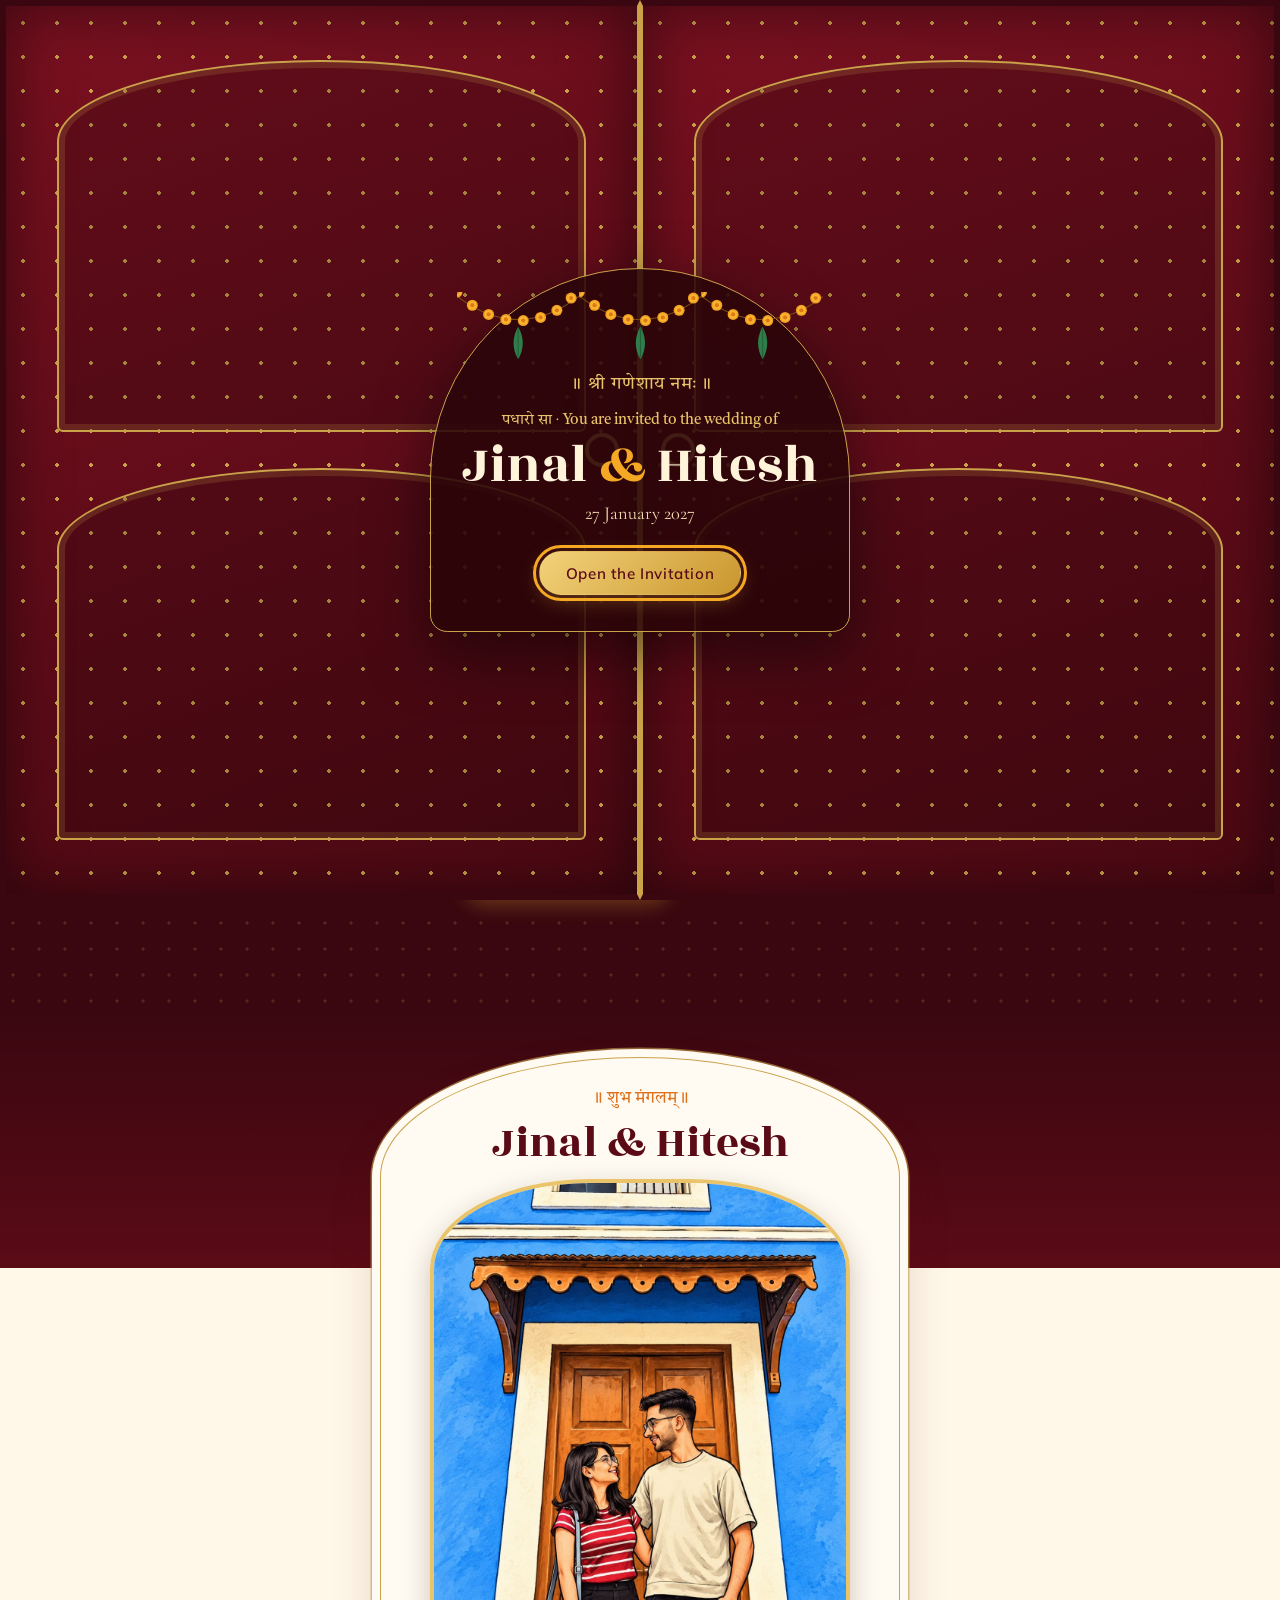
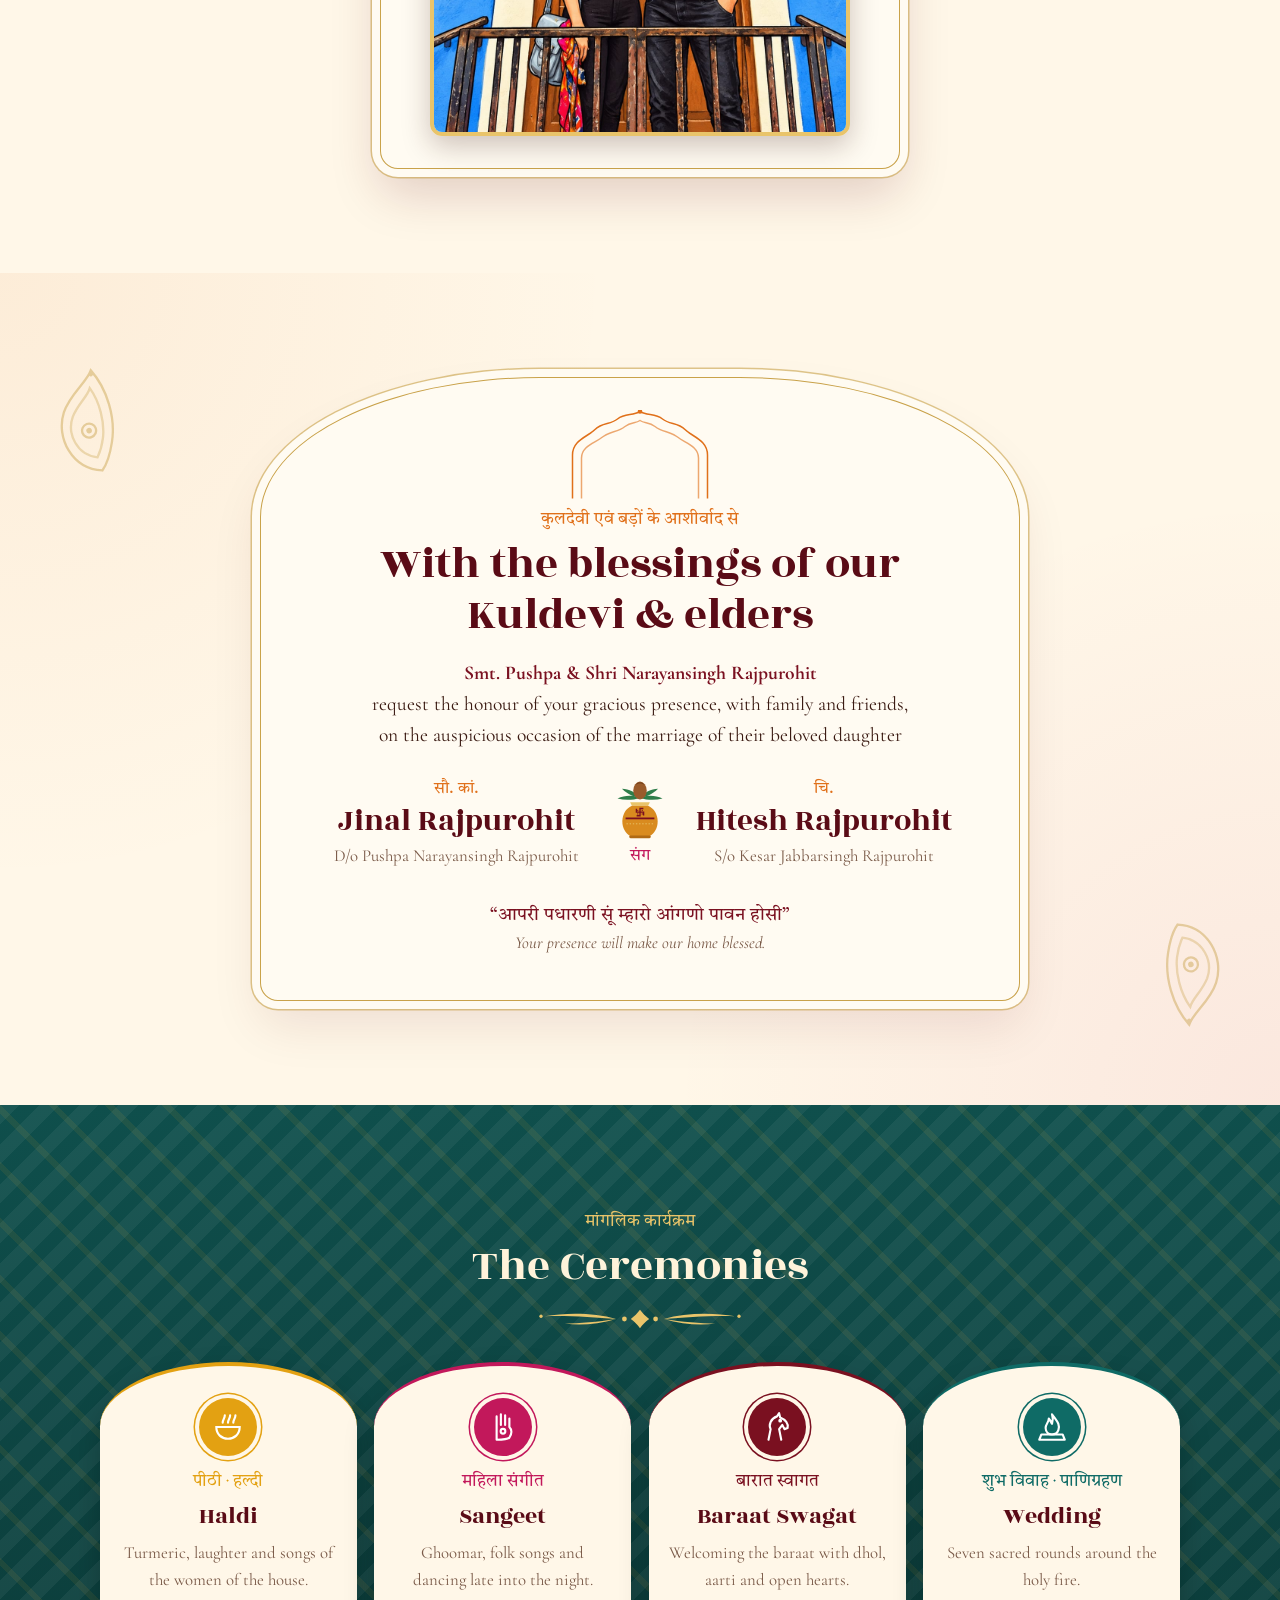
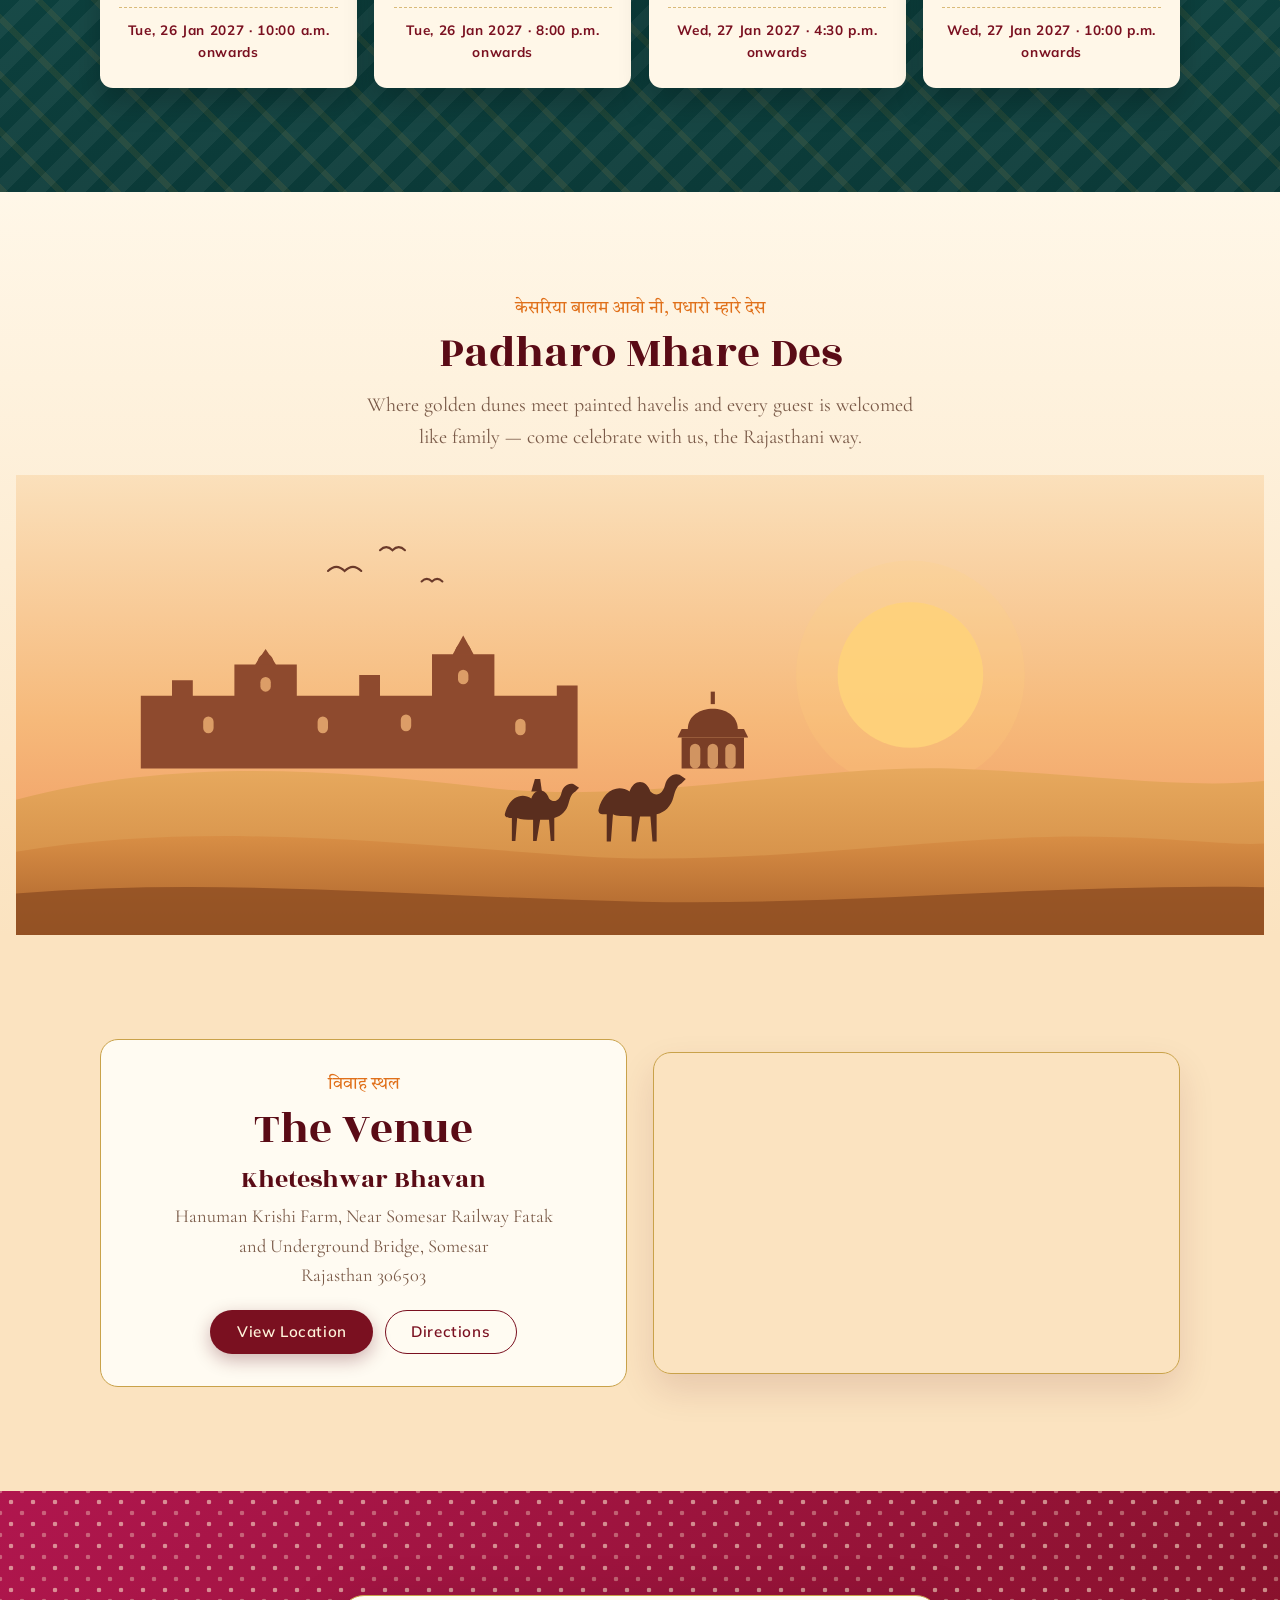
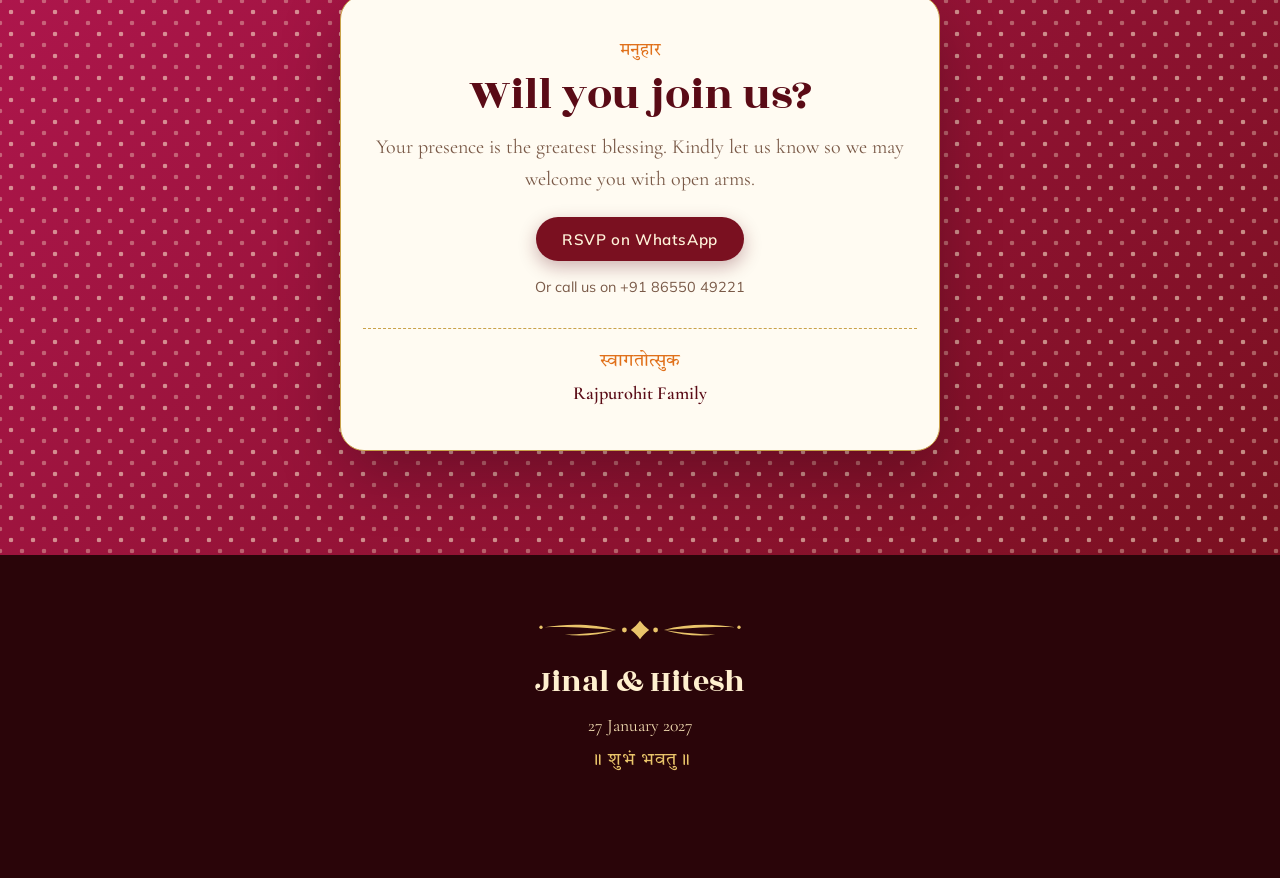
==== commit a9e29cee: "Bride side: Kheteshwar Bhavan venue, Baraat Swagat time, WhatsApp number Co-Authored-By: Claude Opus" ====
--- a/bride.html
+++ b/bride.html
@@ -334,6 +334,15 @@
   // Bride-side overrides — everything else comes from script.js
   window.INVITE = {
     couple: 'Jinal & Hitesh',
+
+    venueName: 'Kheteshwar Bhavan',
+    venueAddress: 'Hanuman Krishi Farm, Near Somesar Railway Fatak\nand Underground Bridge, Somesar\nRajasthan 306503',
+    mapQuery: 'Kheteshwar Bhavan, Hanuman Krishi Farm, Somesar, Rajasthan 306503',
+    mapLink: 'https://maps.app.goo.gl/efGdDpop8PkPqQmD6?g_st=aw',
+
+    whatsappNumber: '918655049221',
+    phoneDisplay: '+91 86550 49221',
+
     events: [
       { hi: 'पीठी · हल्दी', name: 'Haldi', icon: 'i-haldi', accent: '#E3A112',
         desc: 'Turmeric, laughter and songs of the women of the house.',
@@ -343,7 +352,7 @@
         when: 'Tue, 26 Jan 2027 · 8:00 p.m. onwards' },
       { hi: 'बारात स्वागत', name: 'Baraat Swagat', icon: 'i-horse', accent: '#7A1020',
         desc: 'Welcoming the baraat with dhol, aarti and open hearts.',
-        when: '' },
+        when: 'Wed, 27 Jan 2027 · 4:30 p.m. onwards' },
       { hi: 'शुभ विवाह · पाणिग्रहण', name: 'Wedding', icon: 'i-fire', accent: '#0F6B66',
         desc: 'Seven sacred rounds around the holy fire.',
         when: 'Wed, 27 Jan 2027 · 10:00 p.m. onwards' },
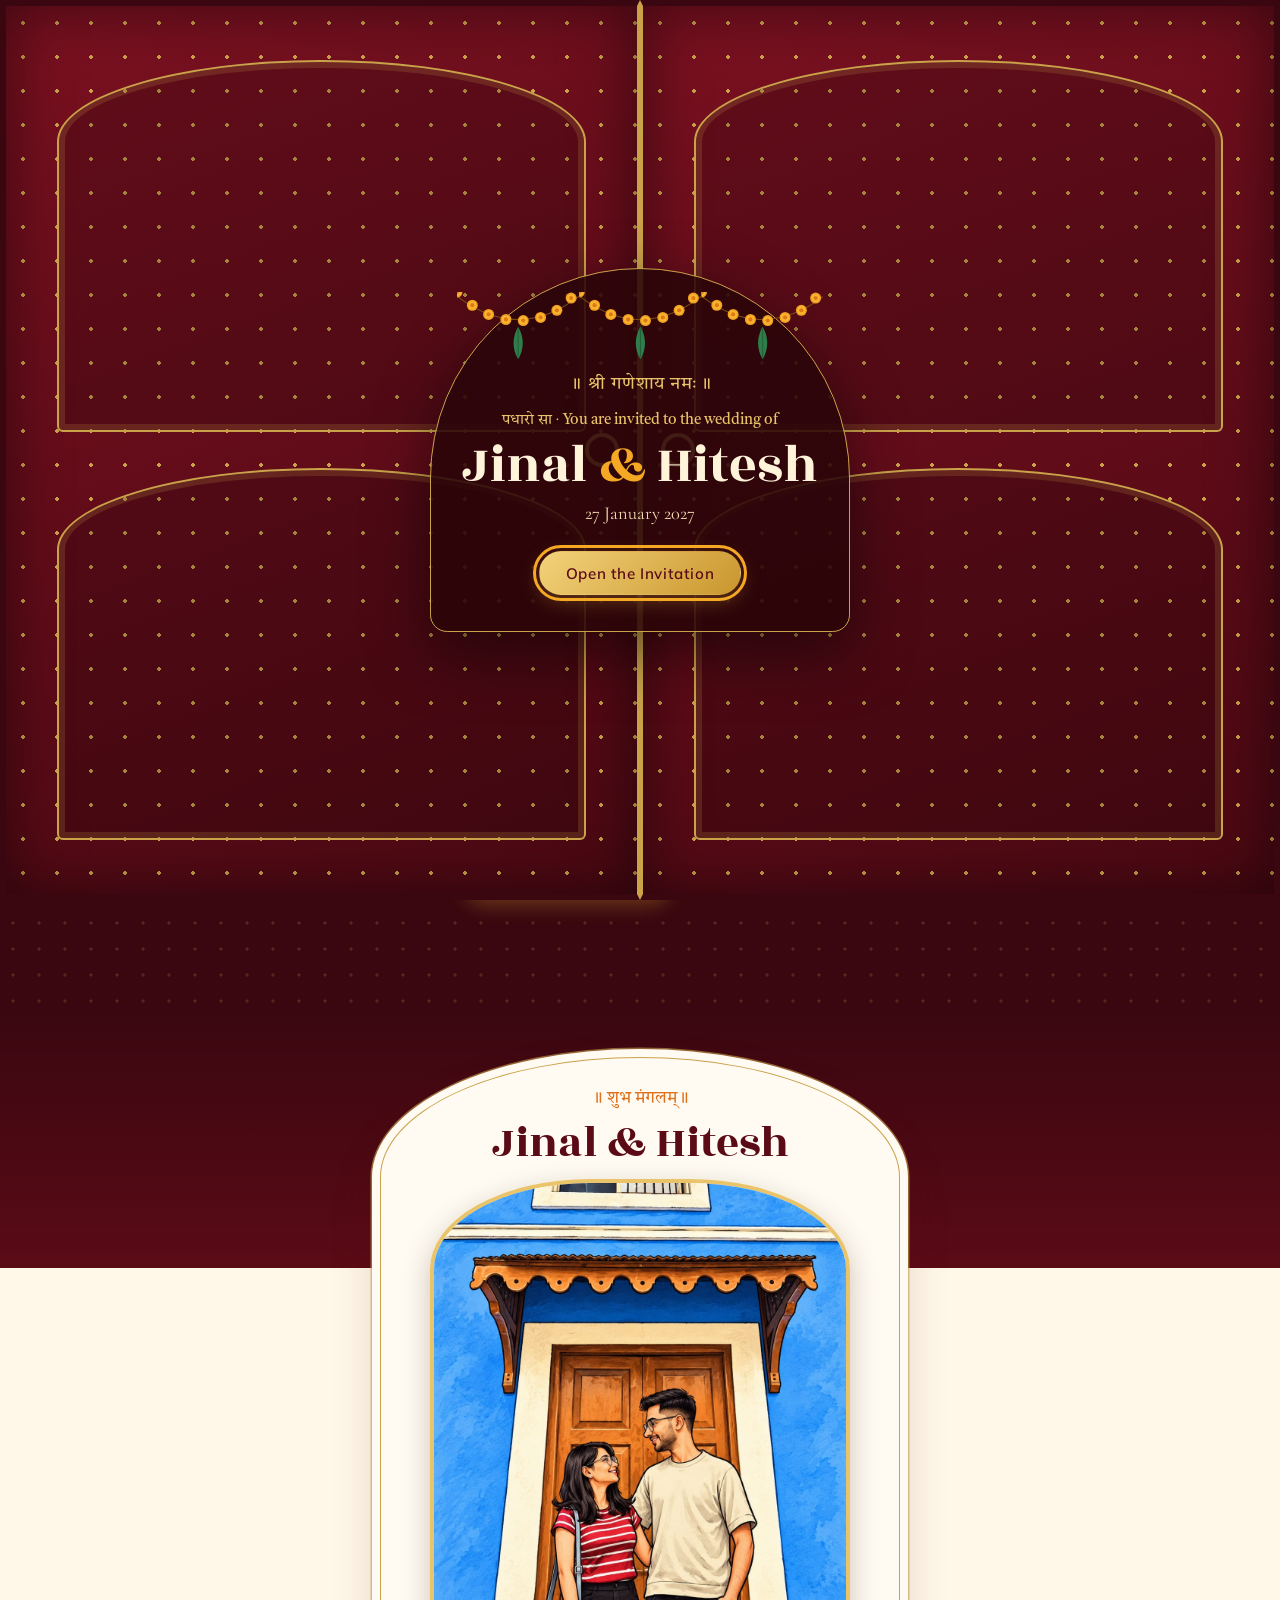
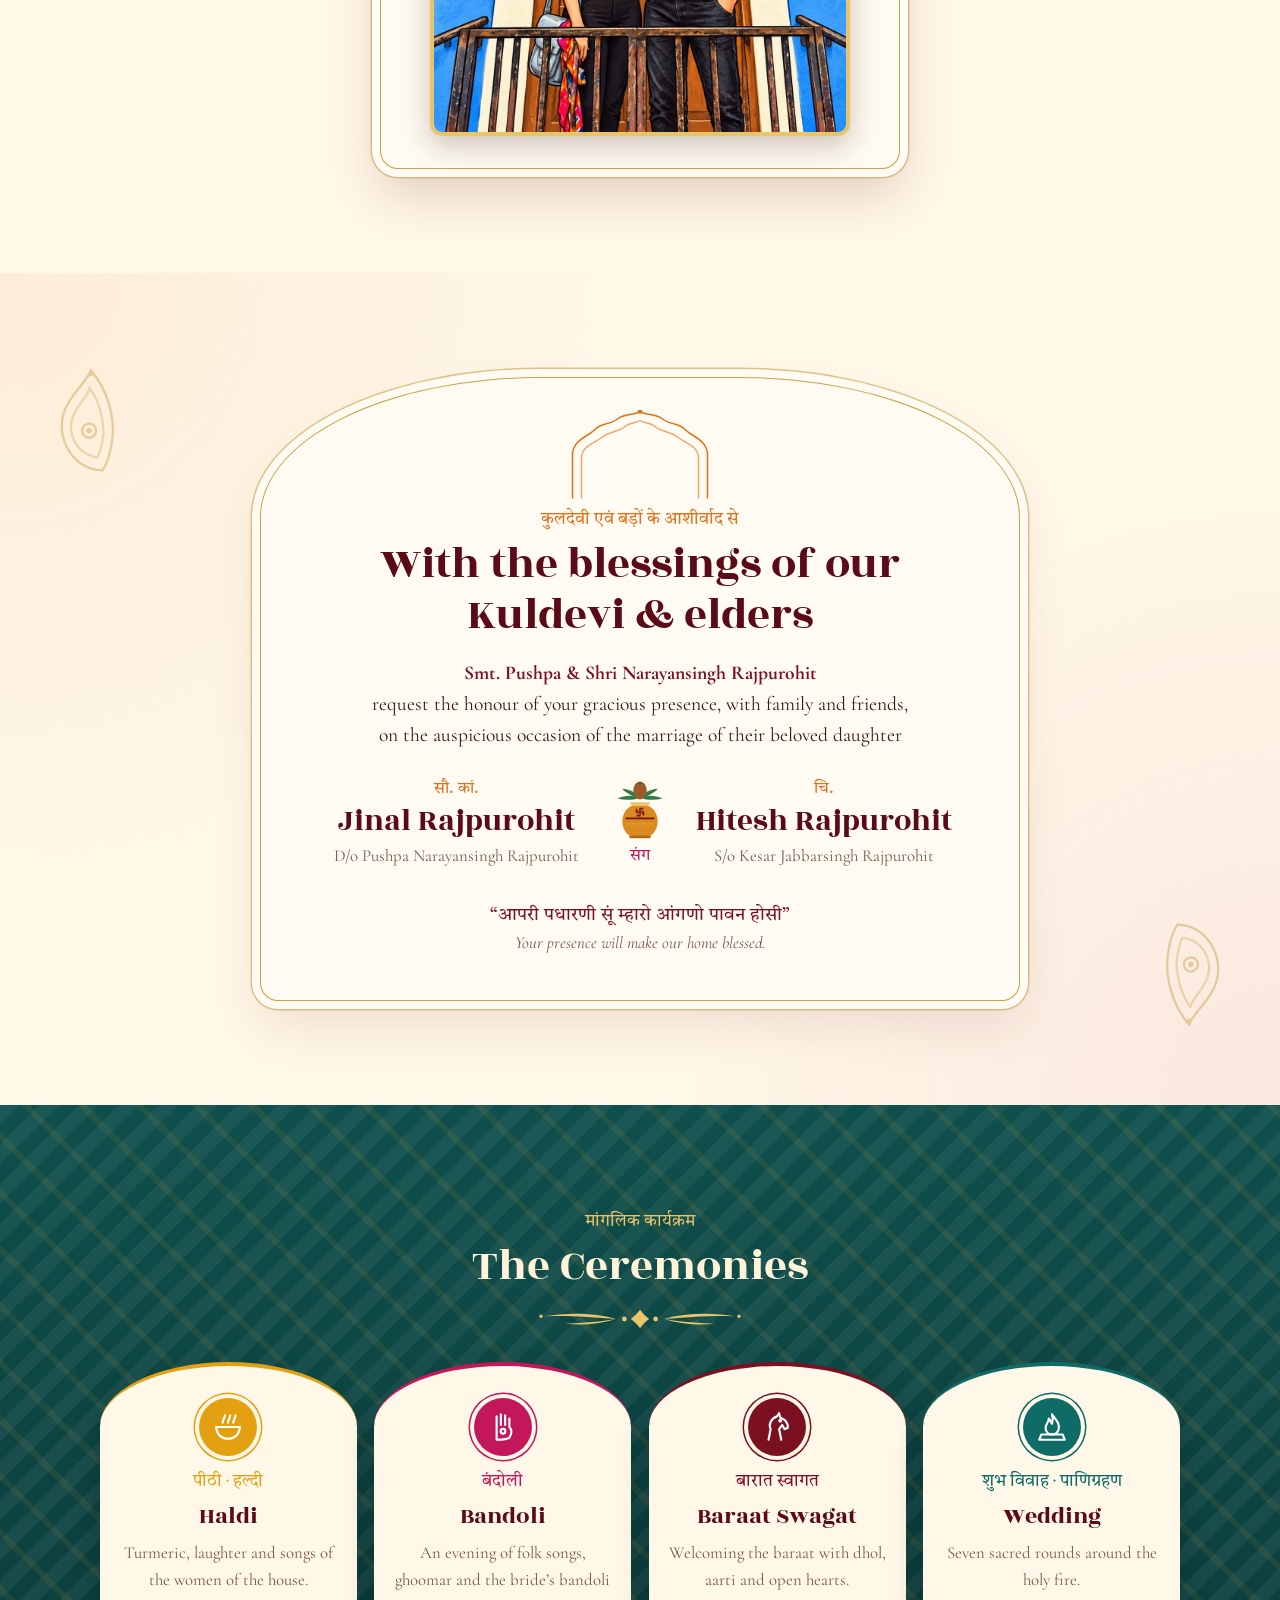
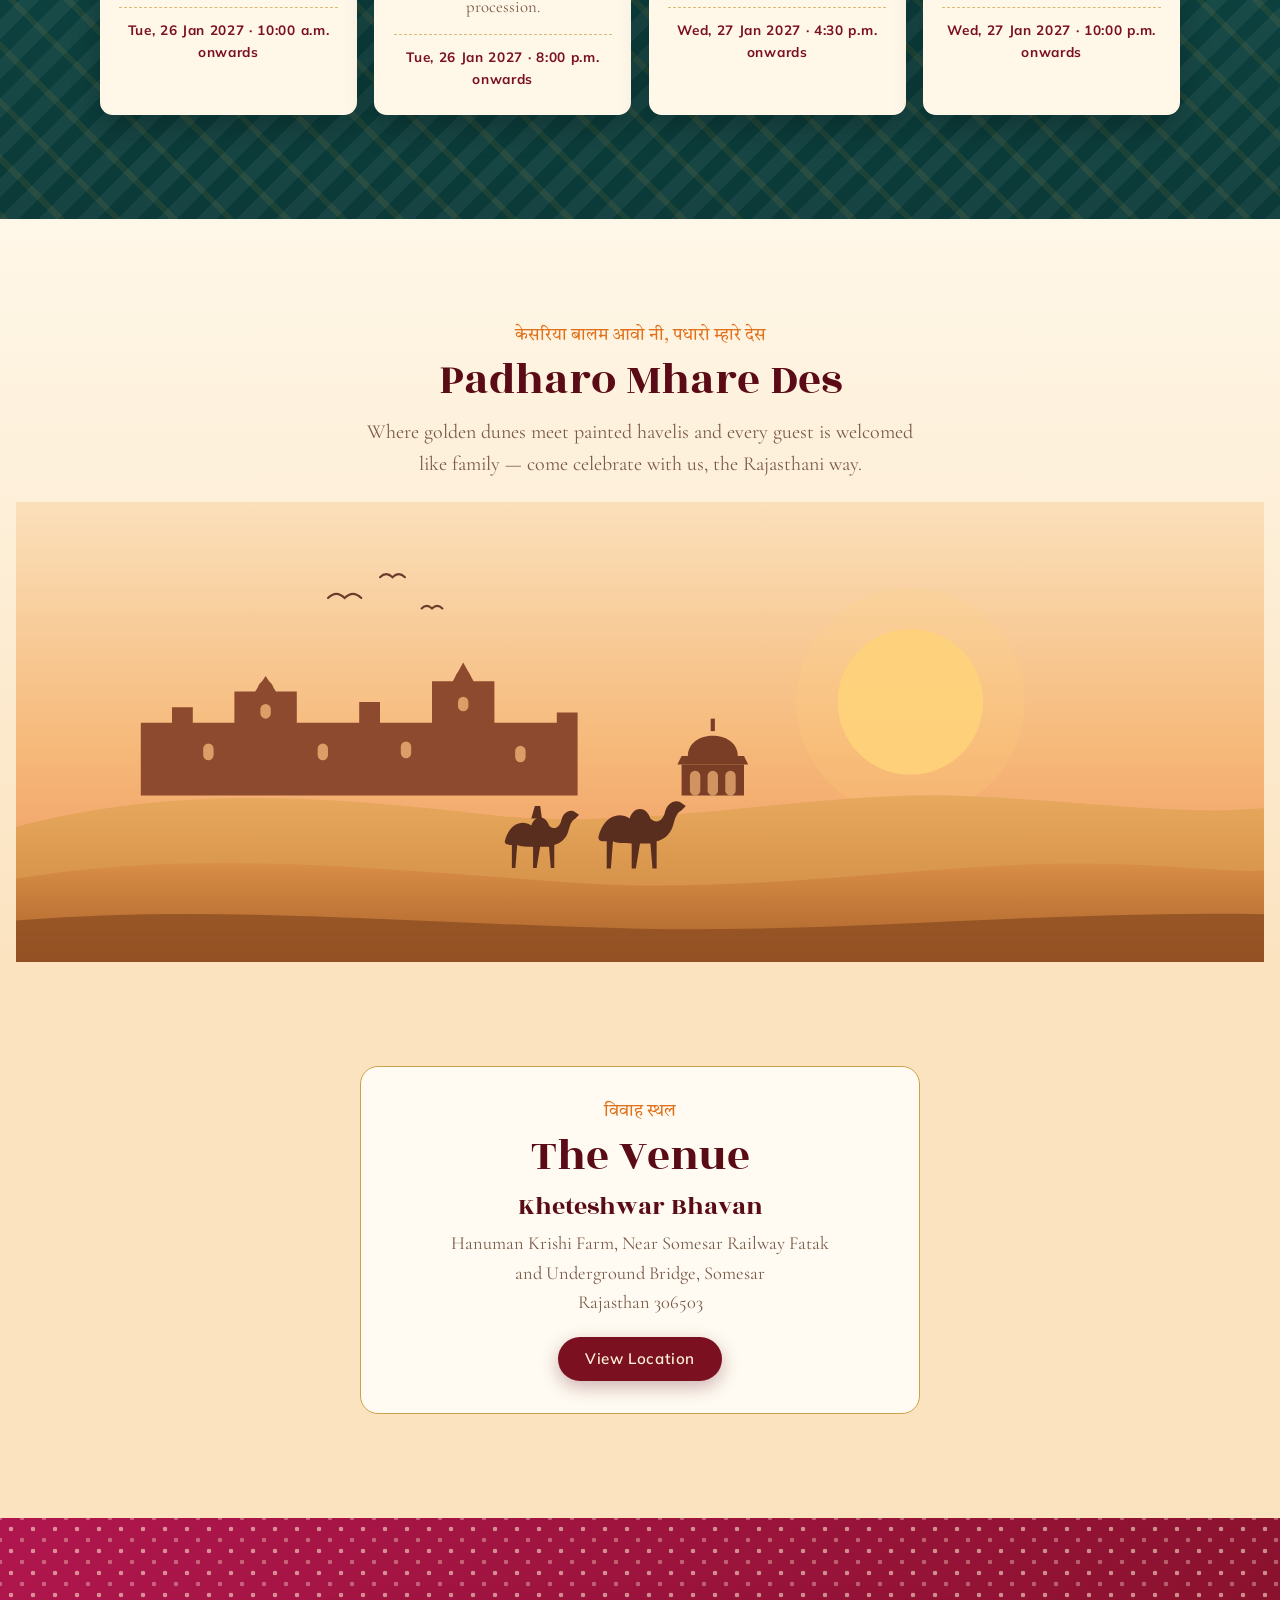
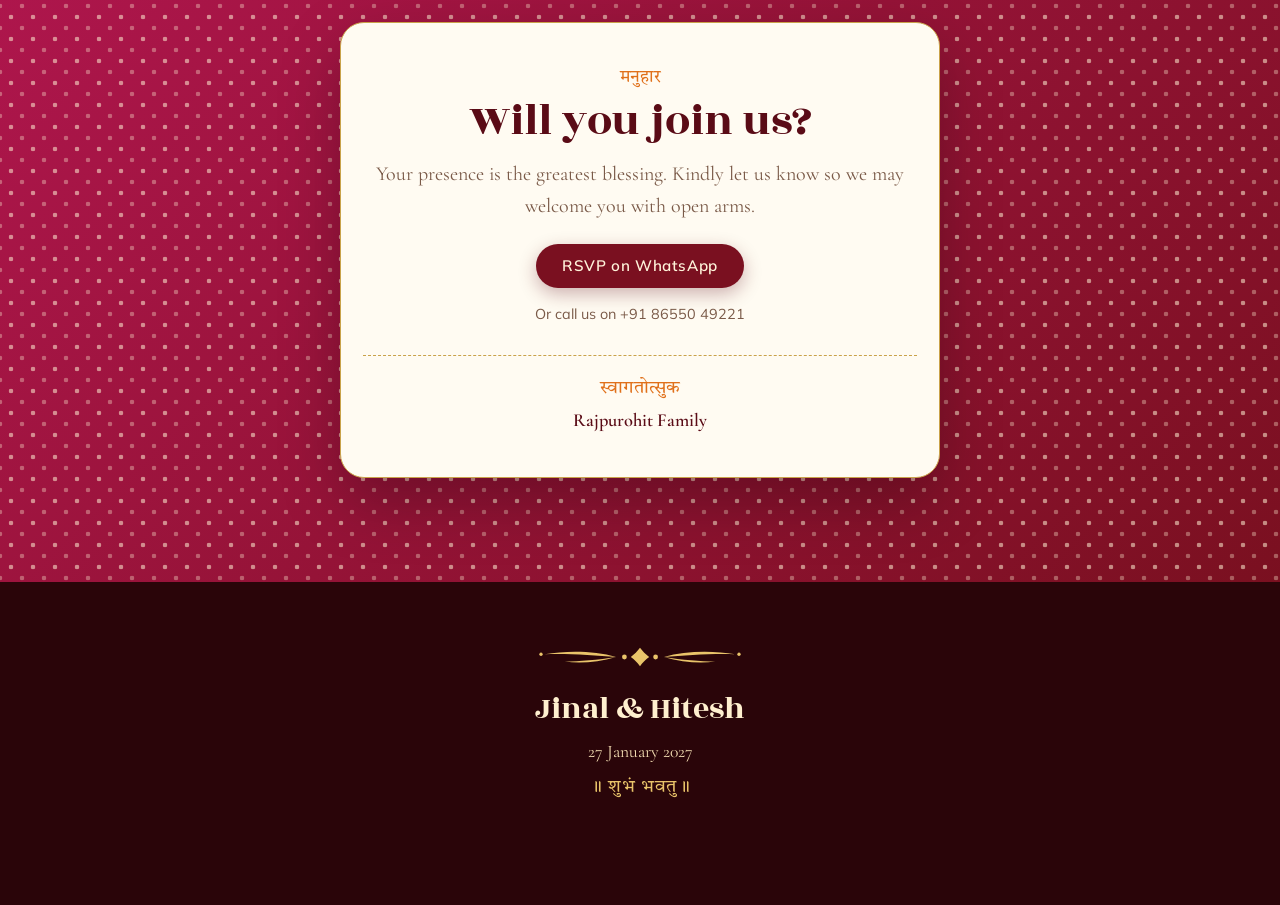
==== commit 5f16a973: "Bride side: own music, Bandoli, exact map pin Co-Authored-By: Claude Opus 5.5 <noreply@anthropic.com" ====
--- a/bride.html
+++ b/bride.html
@@ -337,8 +337,10 @@
 
     venueName: 'Kheteshwar Bhavan',
     venueAddress: 'Hanuman Krishi Farm, Near Somesar Railway Fatak\nand Underground Bridge, Somesar\nRajasthan 306503',
-    mapQuery: 'Kheteshwar Bhavan, Hanuman Krishi Farm, Somesar, Rajasthan 306503',
-    mapLink: 'https://maps.app.goo.gl/efGdDpop8PkPqQmD6?g_st=aw',
+    mapQuery: '', // exact pin only — add "lat,lng" here to show the embedded map again
+    mapLink: 'https://maps.app.goo.gl/BZrnx9Jn16ZMpaDY6?g_st=ac',
+
+    music: 'music/bride.mp3',
 
     whatsappNumber: '918655049221',
     phoneDisplay: '+91 86550 49221',
@@ -347,8 +349,8 @@
       { hi: 'पीठी · हल्दी', name: 'Haldi', icon: 'i-haldi', accent: '#E3A112',
         desc: 'Turmeric, laughter and songs of the women of the house.',
         when: 'Tue, 26 Jan 2027 · 10:00 a.m. onwards' },
-      { hi: 'महिला संगीत', name: 'Sangeet', icon: 'i-hand', accent: '#C2185B',
-        desc: 'Ghoomar, folk songs and dancing late into the night.',
+      { hi: 'बंदोली', name: 'Bandoli', icon: 'i-hand', accent: '#C2185B',
+        desc: 'An evening of folk songs, ghoomar and the bride’s bandoli procession.',
         when: 'Tue, 26 Jan 2027 · 8:00 p.m. onwards' },
       { hi: 'बारात स्वागत', name: 'Baraat Swagat', icon: 'i-horse', accent: '#7A1020',
         desc: 'Welcoming the baraat with dhol, aarti and open hearts.',
--- a/styles.css
+++ b/styles.css
@@ -214,7 +214,7 @@
 .venue-name { font-family: var(--display); font-size: 1.6rem; color: var(--maroon); margin: .4rem 0; line-height: 1.2; }
 .venue-addr { font-family: var(--serif); font-size: 1.15rem; color: var(--muted); margin: 0 0 1.2rem; white-space: pre-line; }
 .venue-actions { display: flex; flex-wrap: wrap; justify-content: center; gap: .7rem; }
-.venue-actions[hidden], .map[hidden] { display: none; }
+.venue-actions[hidden], .map[hidden], .btn[hidden] { display: none; }
 .map { border-radius: 18px; overflow: hidden; border: 1.5px solid var(--gold); min-height: 320px; box-shadow: 0 16px 36px rgba(90,11,22,.12); }
 .map iframe { width: 100%; height: 100%; min-height: 320px; border: 0; display: block; }
 
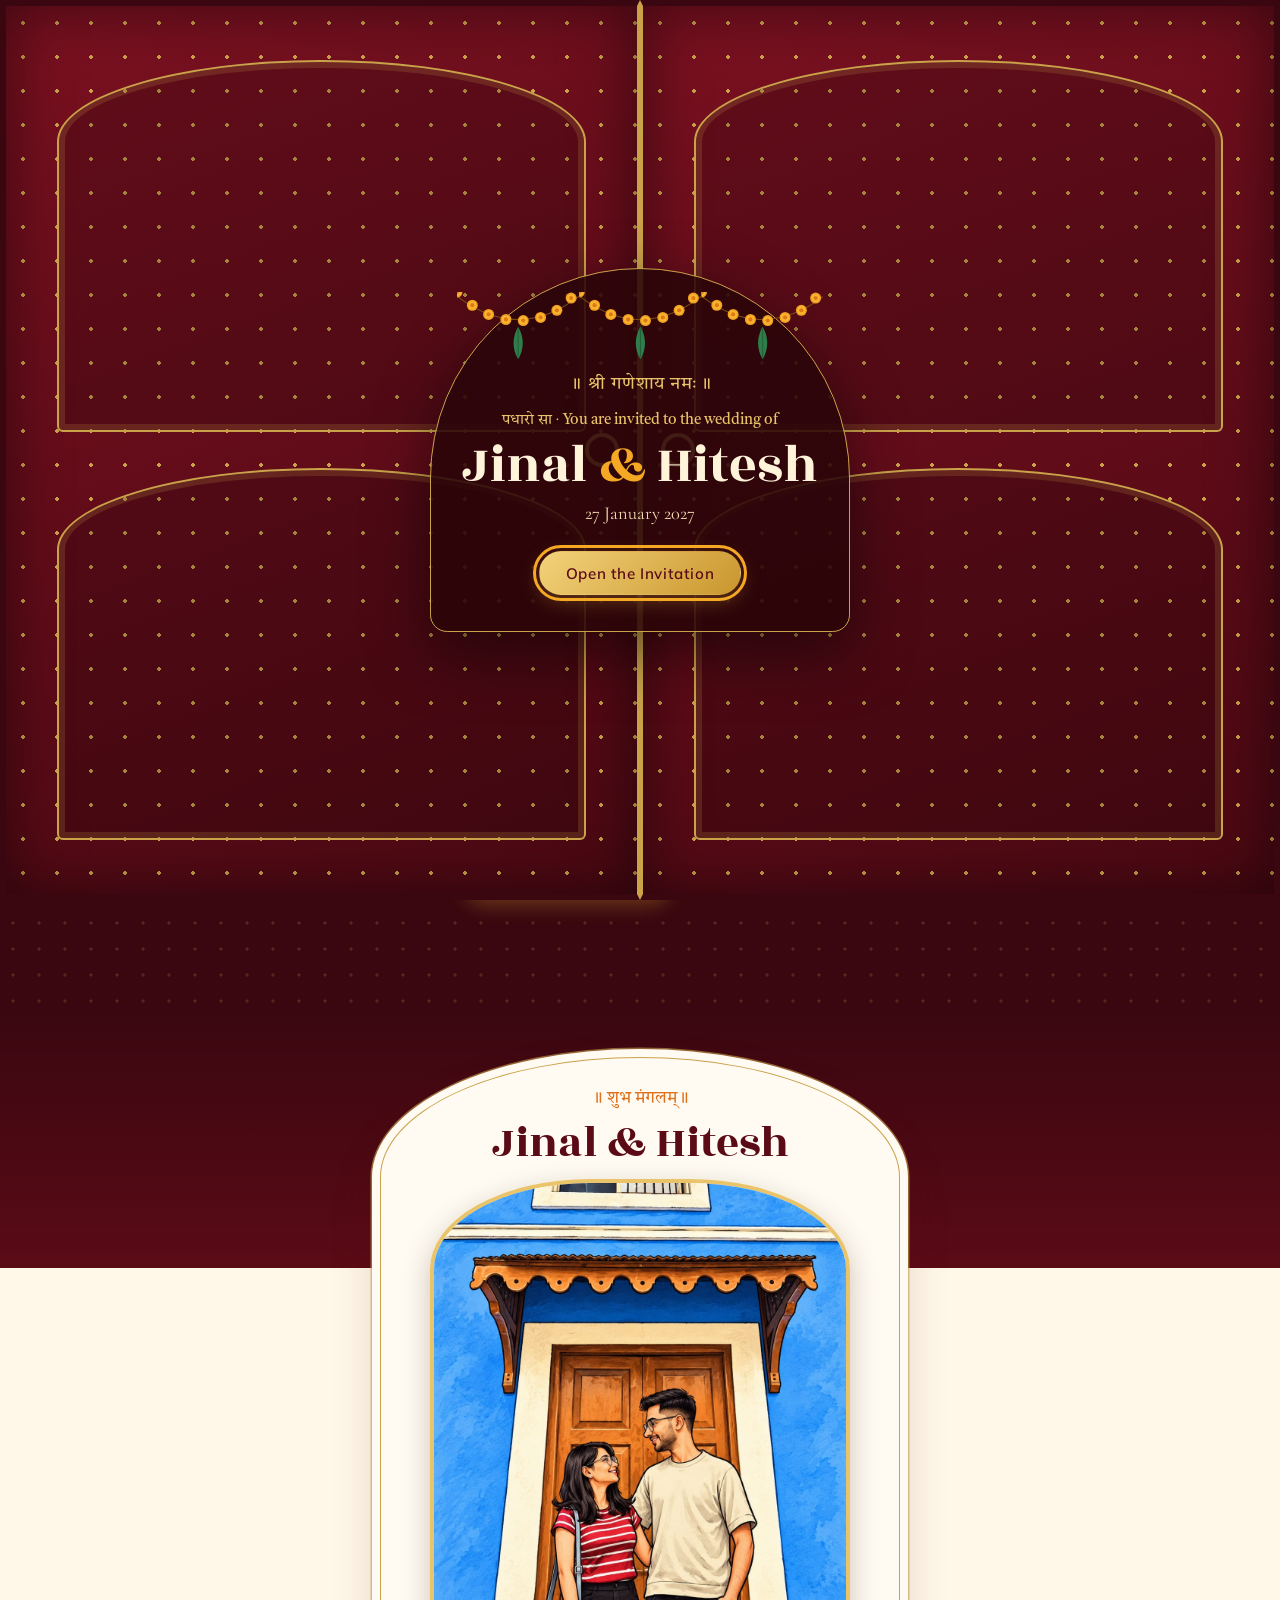
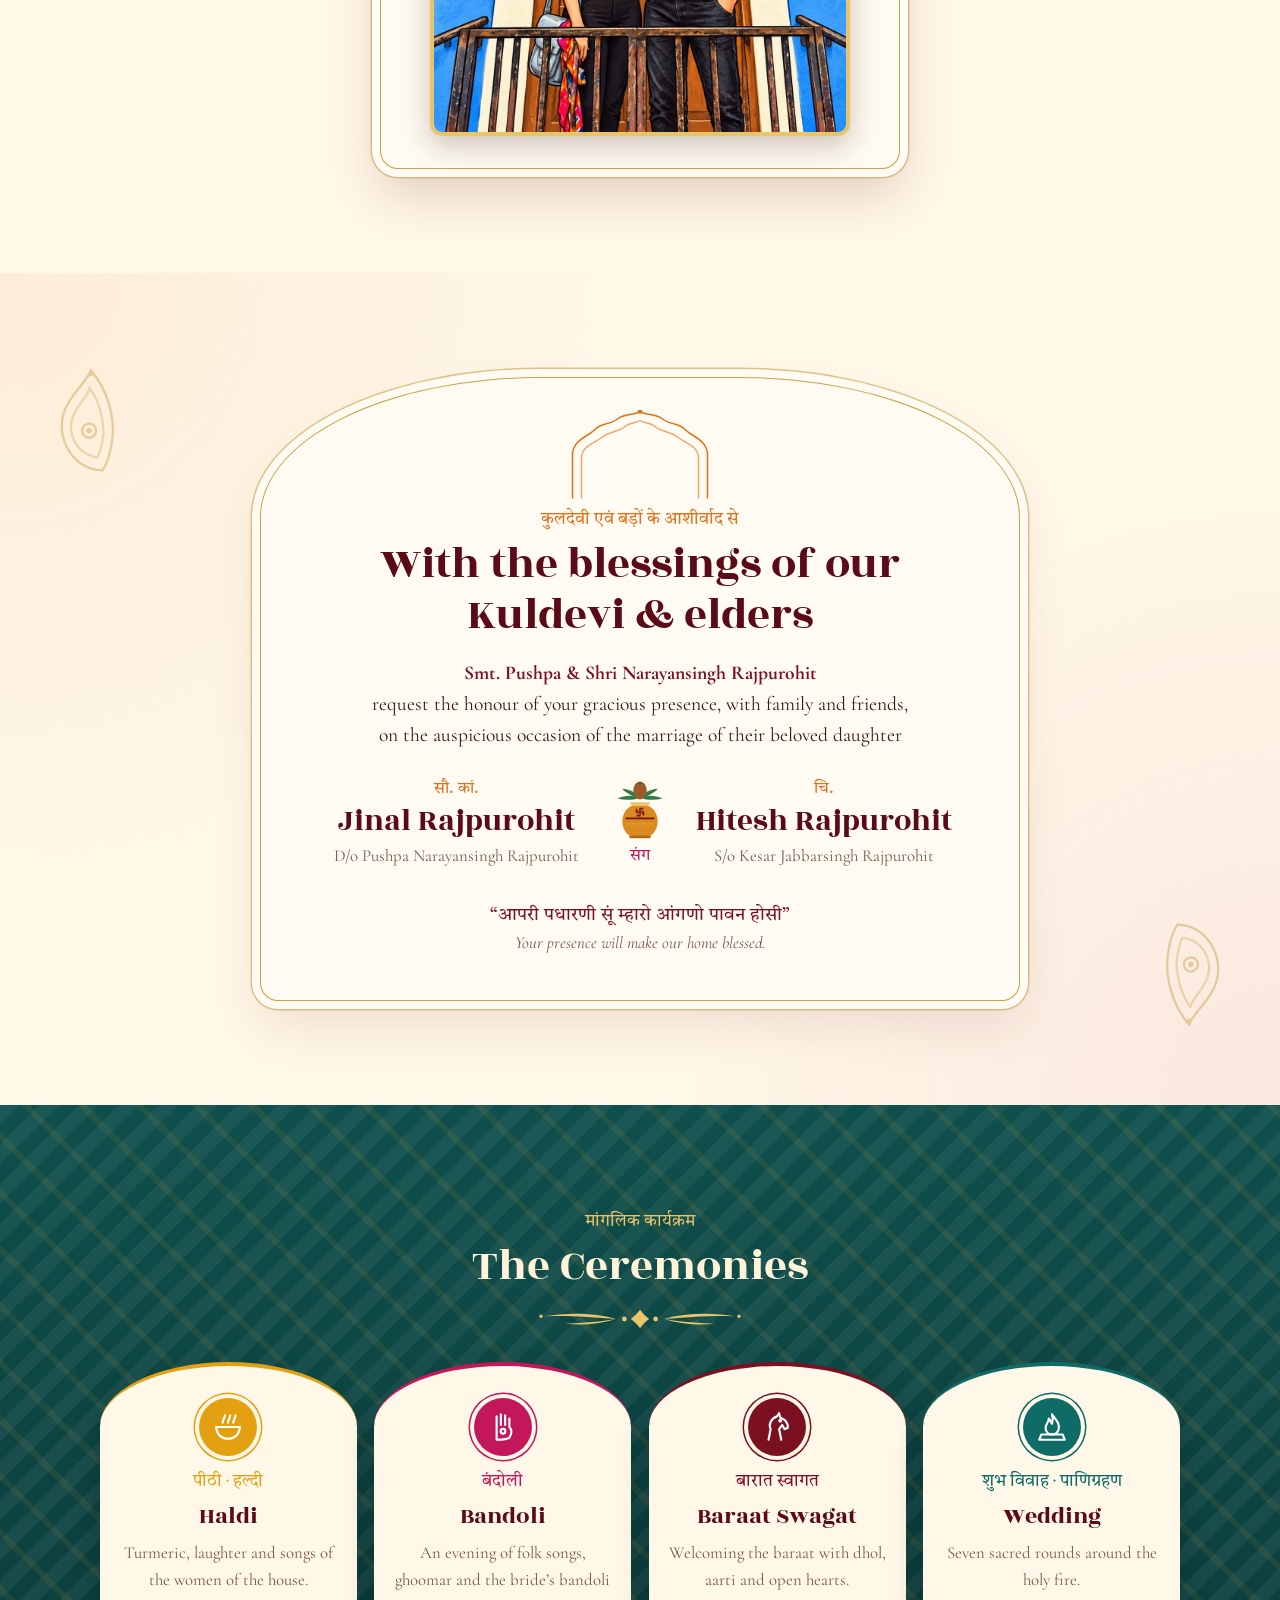
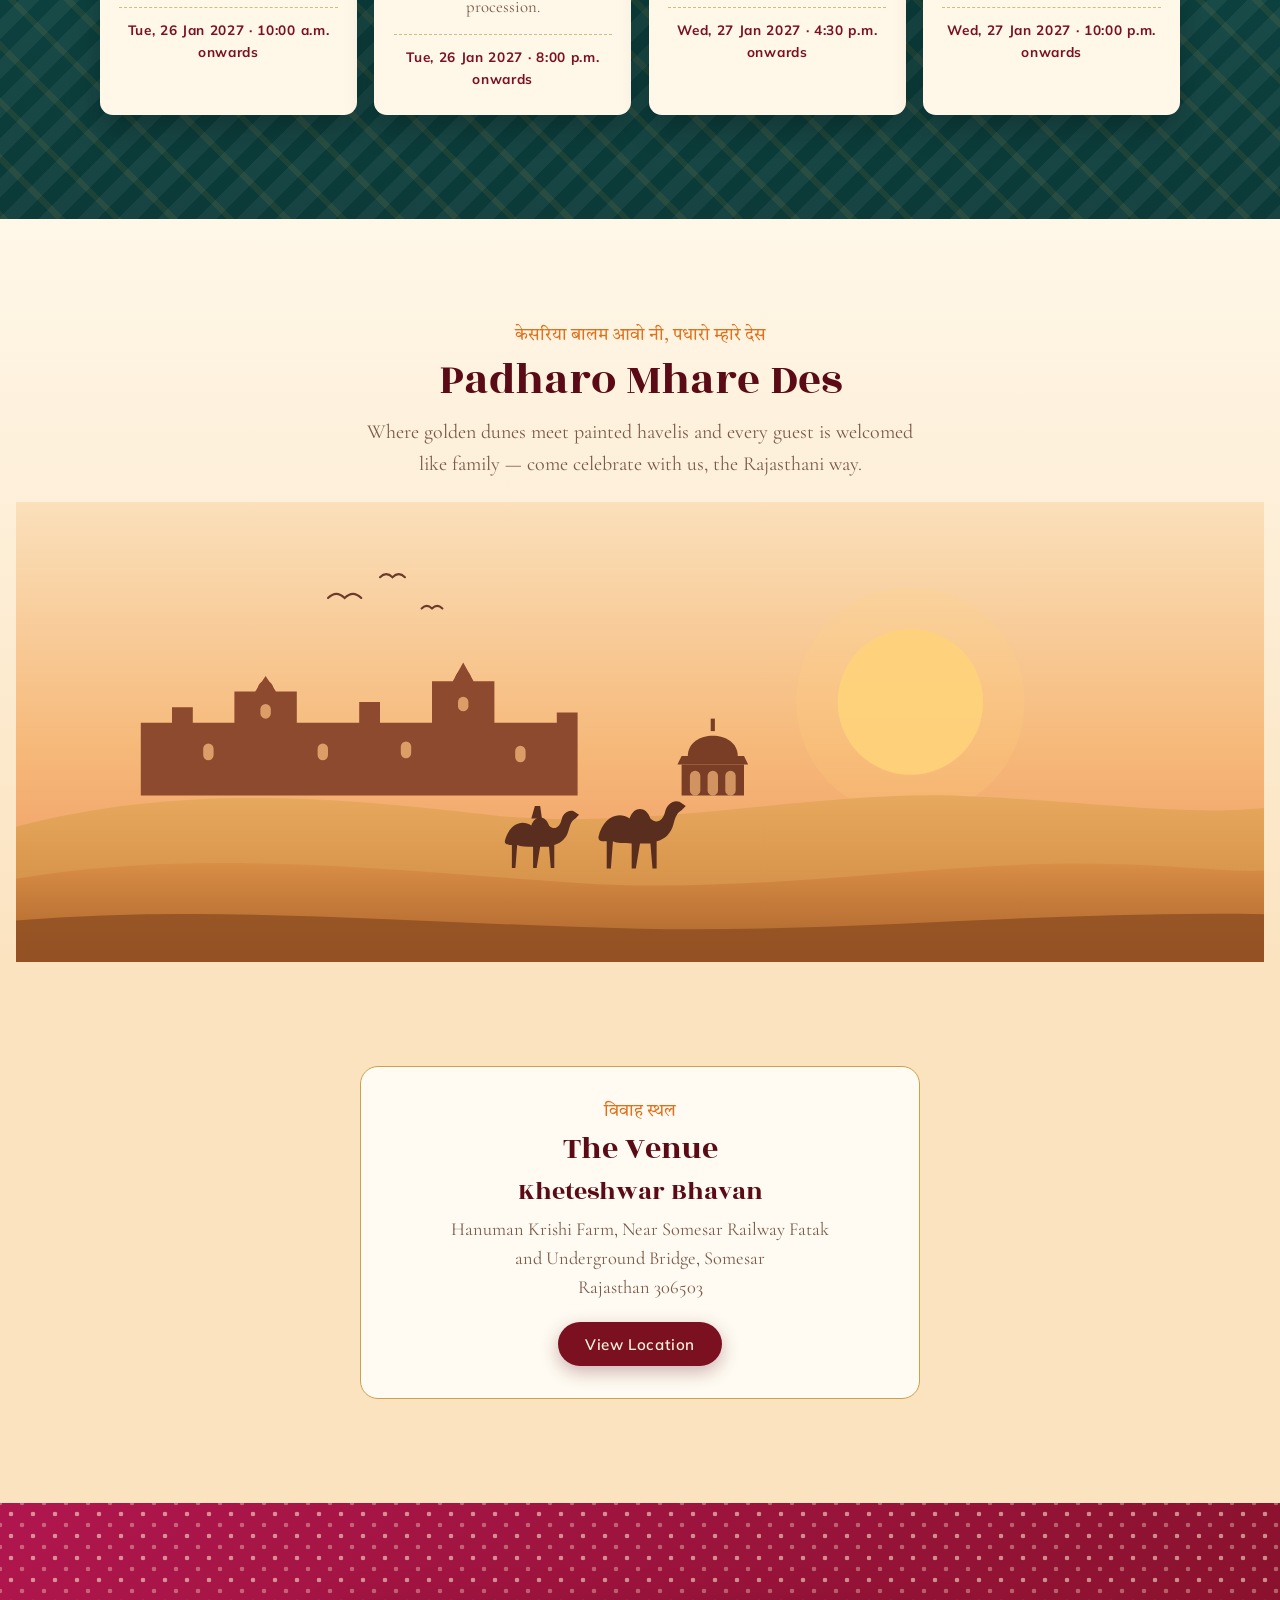
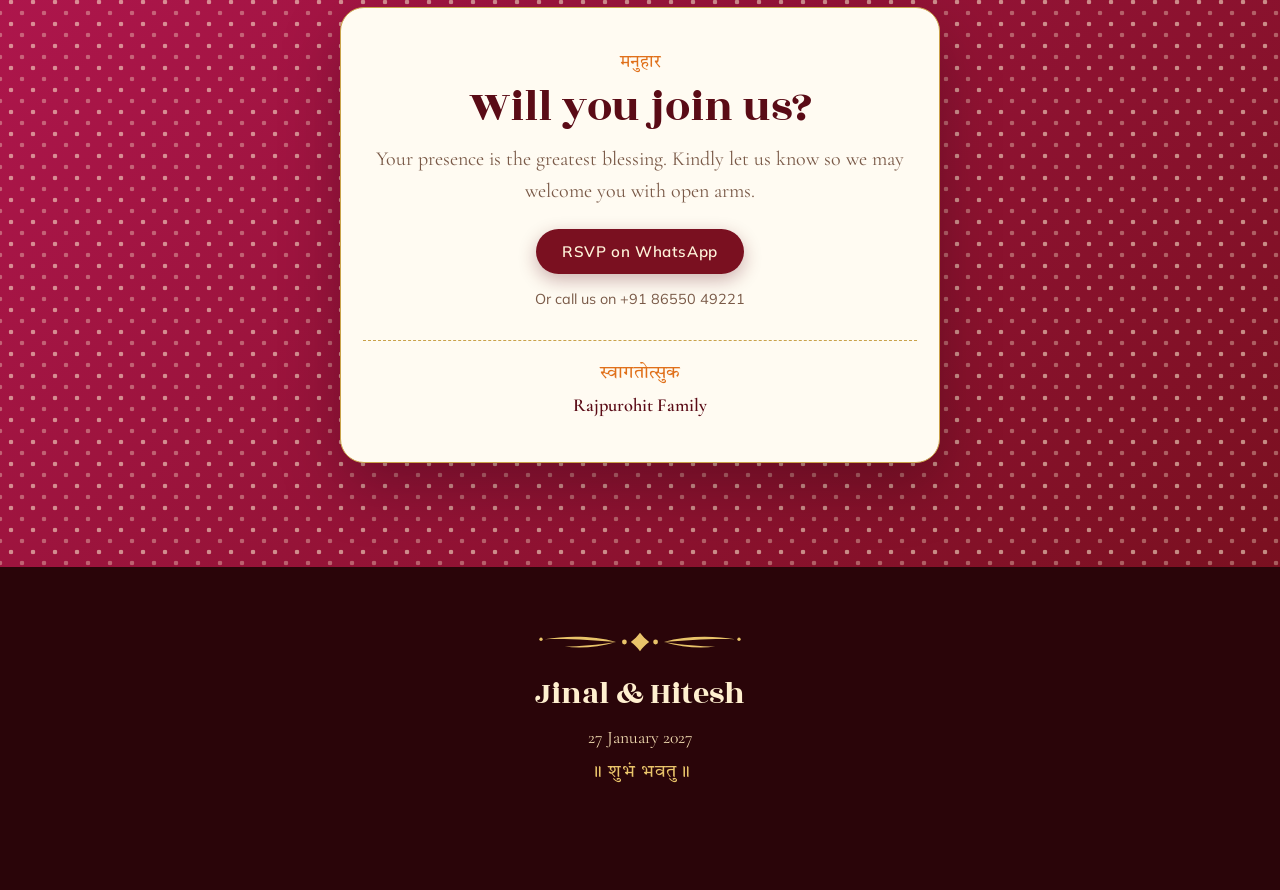
==== commit a35fb87b: "Groom side: Bandoli, and wedding at Kheteshwar Bhavan with per-event locations Co-Authored-By: Claud" ====
--- a/bride.html
+++ b/bride.html
@@ -285,15 +285,17 @@
 <!-- ═════════════ VENUE ═════════════ -->
 <section id="venue" class="section venue">
   <div class="wrap venue-grid">
+    <div class="venue-cards" id="venueCards">
     <div class="venue-card reveal">
-      <p class="eyebrow">विवाह स्थल</p>
-      <h3 class="title">The Venue</h3>
+      <p class="eyebrow" id="venueEyebrow">विवाह स्थल</p>
+      <h3 class="title" id="venueTitle">The Venue</h3>
       <p class="venue-name" data-c="venueName">Venue to be announced</p>
       <p class="venue-addr" data-c="venueAddress"></p>
       <div class="venue-actions" id="venueActions" hidden>
         <a class="btn btn-maroon" id="mapLink" target="_blank" rel="noopener">View Location</a>
         <a class="btn btn-ghost-dark" id="dirLink" target="_blank" rel="noopener">Directions</a>
       </div>
+    </div>
     </div>
     <div class="map reveal" id="mapBox" hidden></div>
   </div>
@@ -334,6 +336,7 @@
   // Bride-side overrides — everything else comes from script.js
   window.INVITE = {
     couple: 'Jinal & Hitesh',
+    weddingVenue: null, // everything is at Kheteshwar Bhavan
 
     venueName: 'Kheteshwar Bhavan',
     venueAddress: 'Hanuman Krishi Farm, Near Somesar Railway Fatak\nand Underground Bridge, Somesar\nRajasthan 306503',
--- a/styles.css
+++ b/styles.css
@@ -210,11 +210,16 @@
 .venue { background: #FBE3C0; }
 .venue-grid { display: grid; grid-template-columns: 1fr; gap: 1.6rem; align-items: center; }
 .venue-grid:has(.map:not([hidden])) { grid-template-columns: repeat(auto-fit, minmax(290px, 1fr)); }
+.venue-cards { display: grid; gap: 1.2rem; }
+.venue-card .title { font-size: clamp(1.5rem, 4vw, 2rem); }
 .venue-card { padding: 2rem 1.4rem; background: #FFFBF2; border: 1.5px solid var(--gold); border-radius: 18px; max-width: 560px; margin: 0 auto; width: 100%; }
 .venue-name { font-family: var(--display); font-size: 1.6rem; color: var(--maroon); margin: .4rem 0; line-height: 1.2; }
 .venue-addr { font-family: var(--serif); font-size: 1.15rem; color: var(--muted); margin: 0 0 1.2rem; white-space: pre-line; }
 .venue-actions { display: flex; flex-wrap: wrap; justify-content: center; gap: .7rem; }
 .venue-actions[hidden], .map[hidden], .btn[hidden] { display: none; }
+.where { display: inline-block; margin-top: .6rem; font-size: .85rem; font-weight: 600; color: var(--muted); text-decoration: none; border-bottom: 1px dotted currentColor; }
+.where::before { content: '◉ '; color: var(--accent, var(--kesar)); }
+.where:hover { color: var(--maroon-2); }
 .map { border-radius: 18px; overflow: hidden; border: 1.5px solid var(--gold); min-height: 320px; box-shadow: 0 16px 36px rgba(90,11,22,.12); }
 .map iframe { width: 100%; height: 100%; min-height: 320px; border: 0; display: block; }
 
